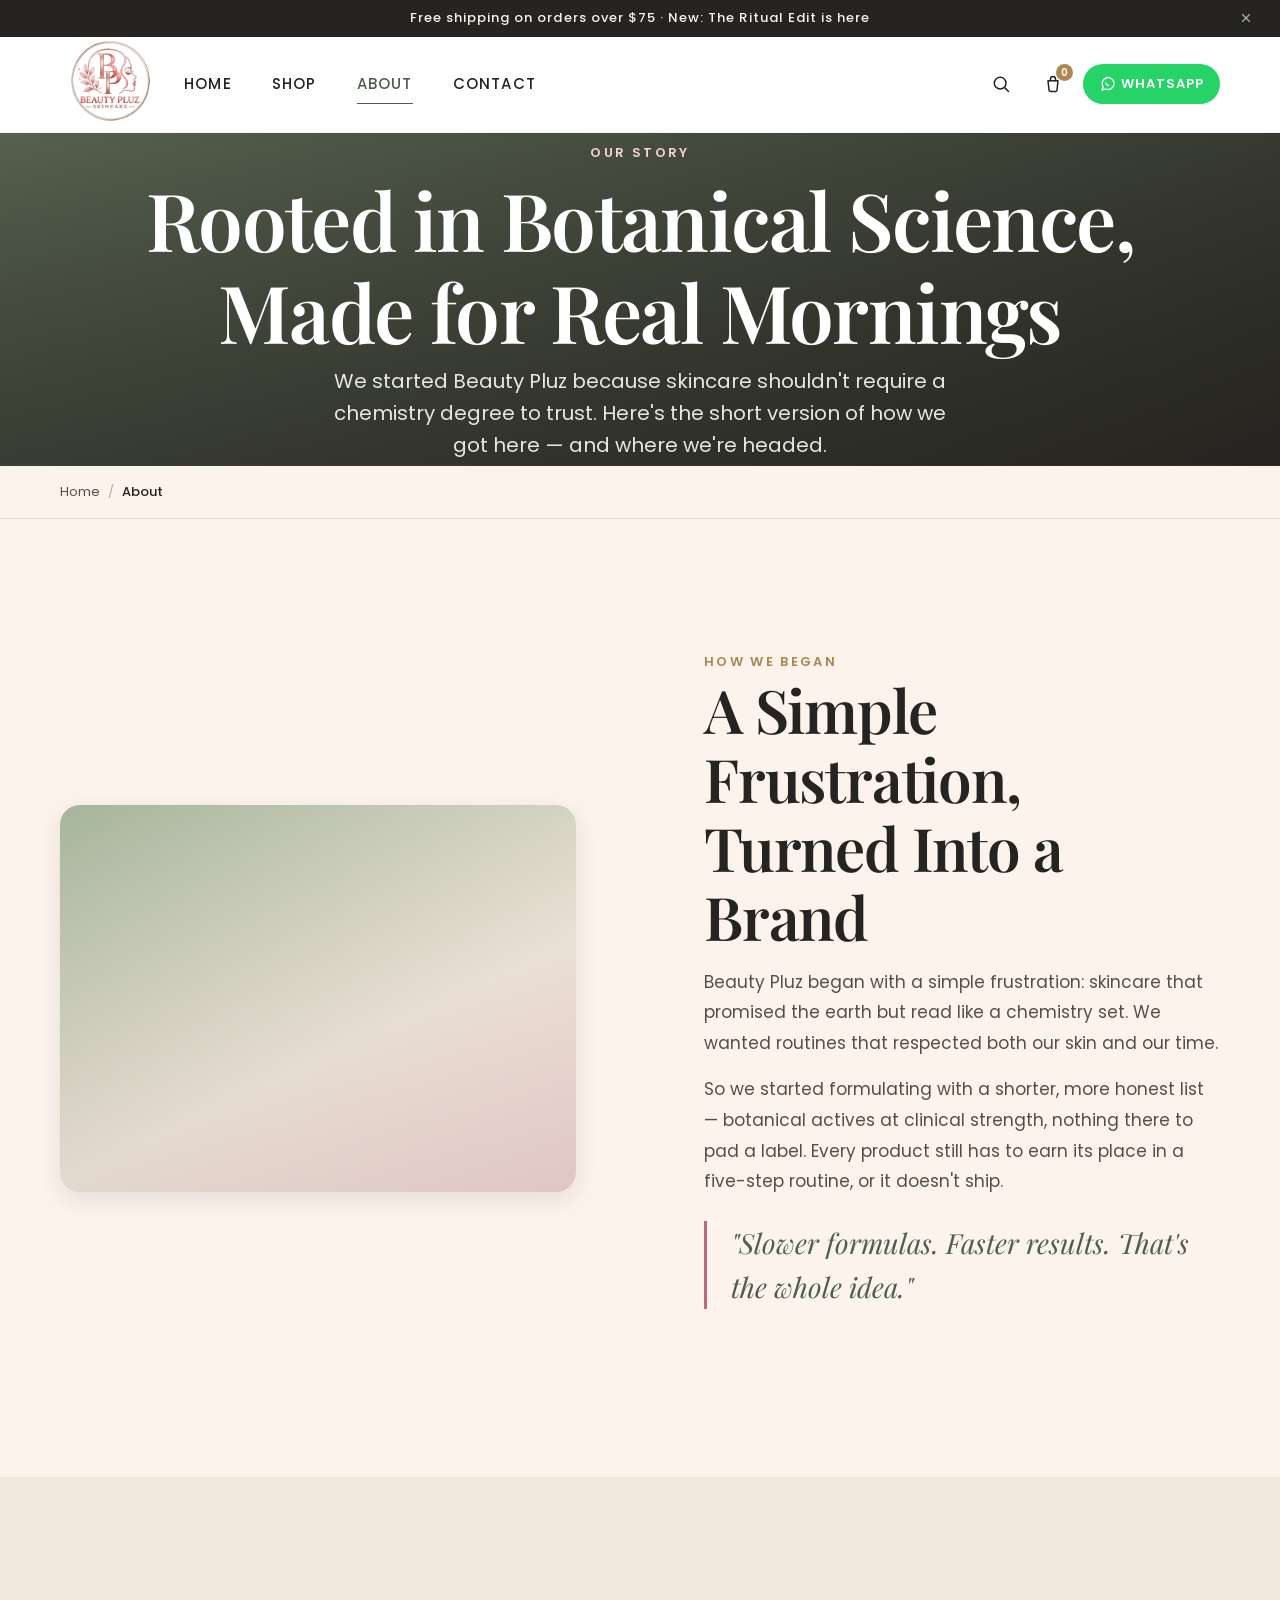
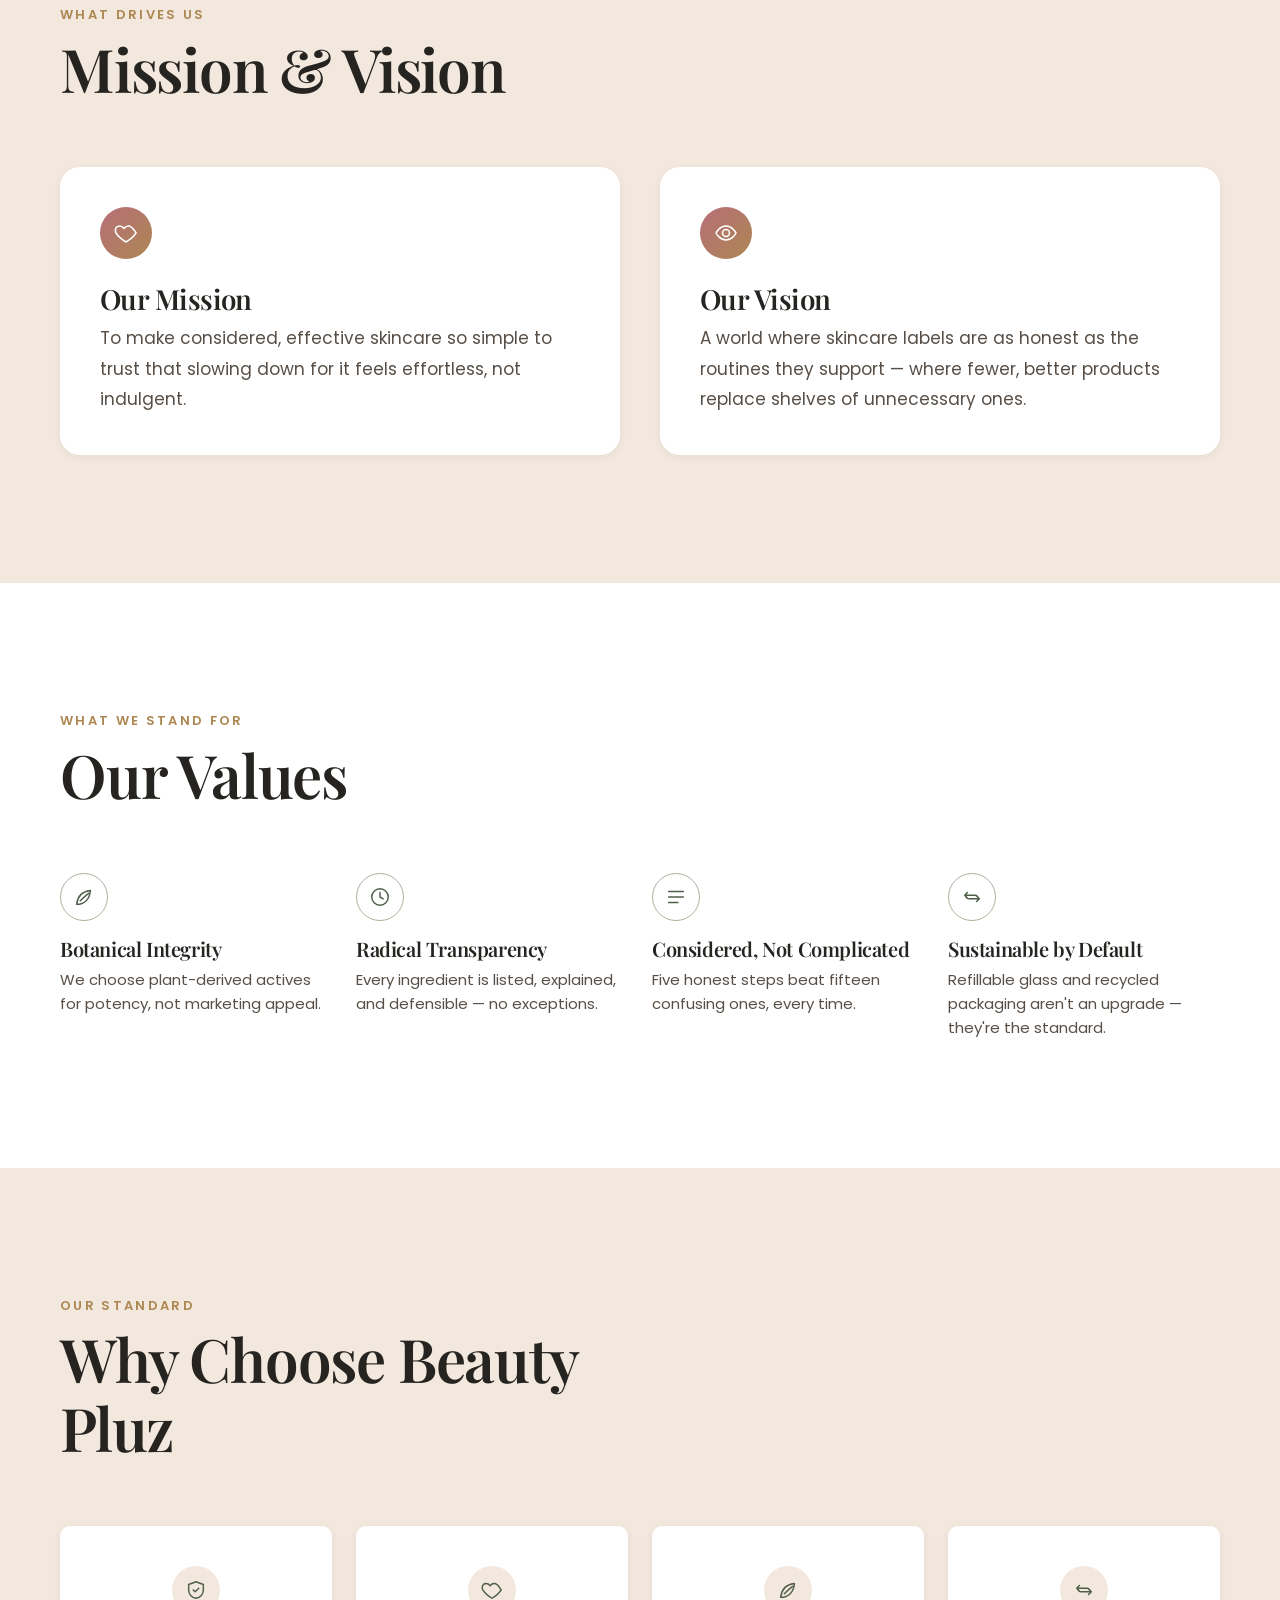
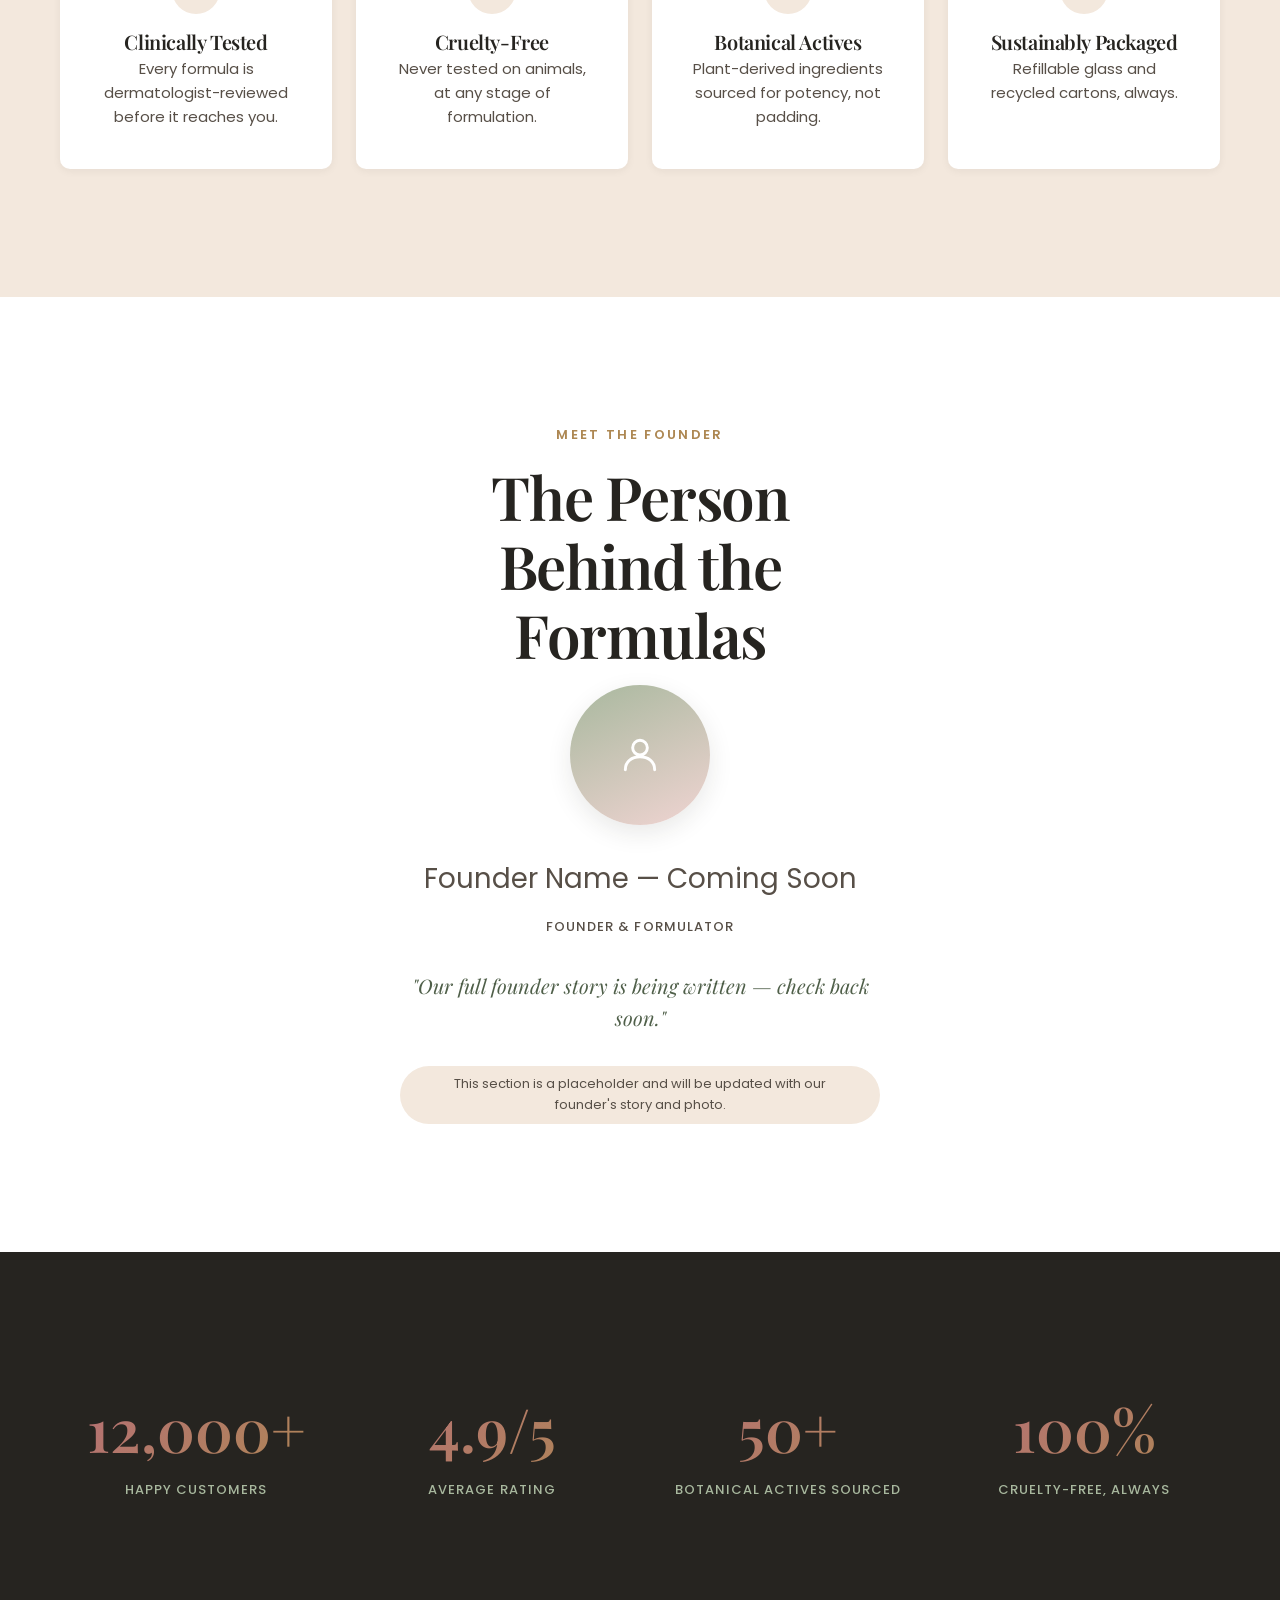
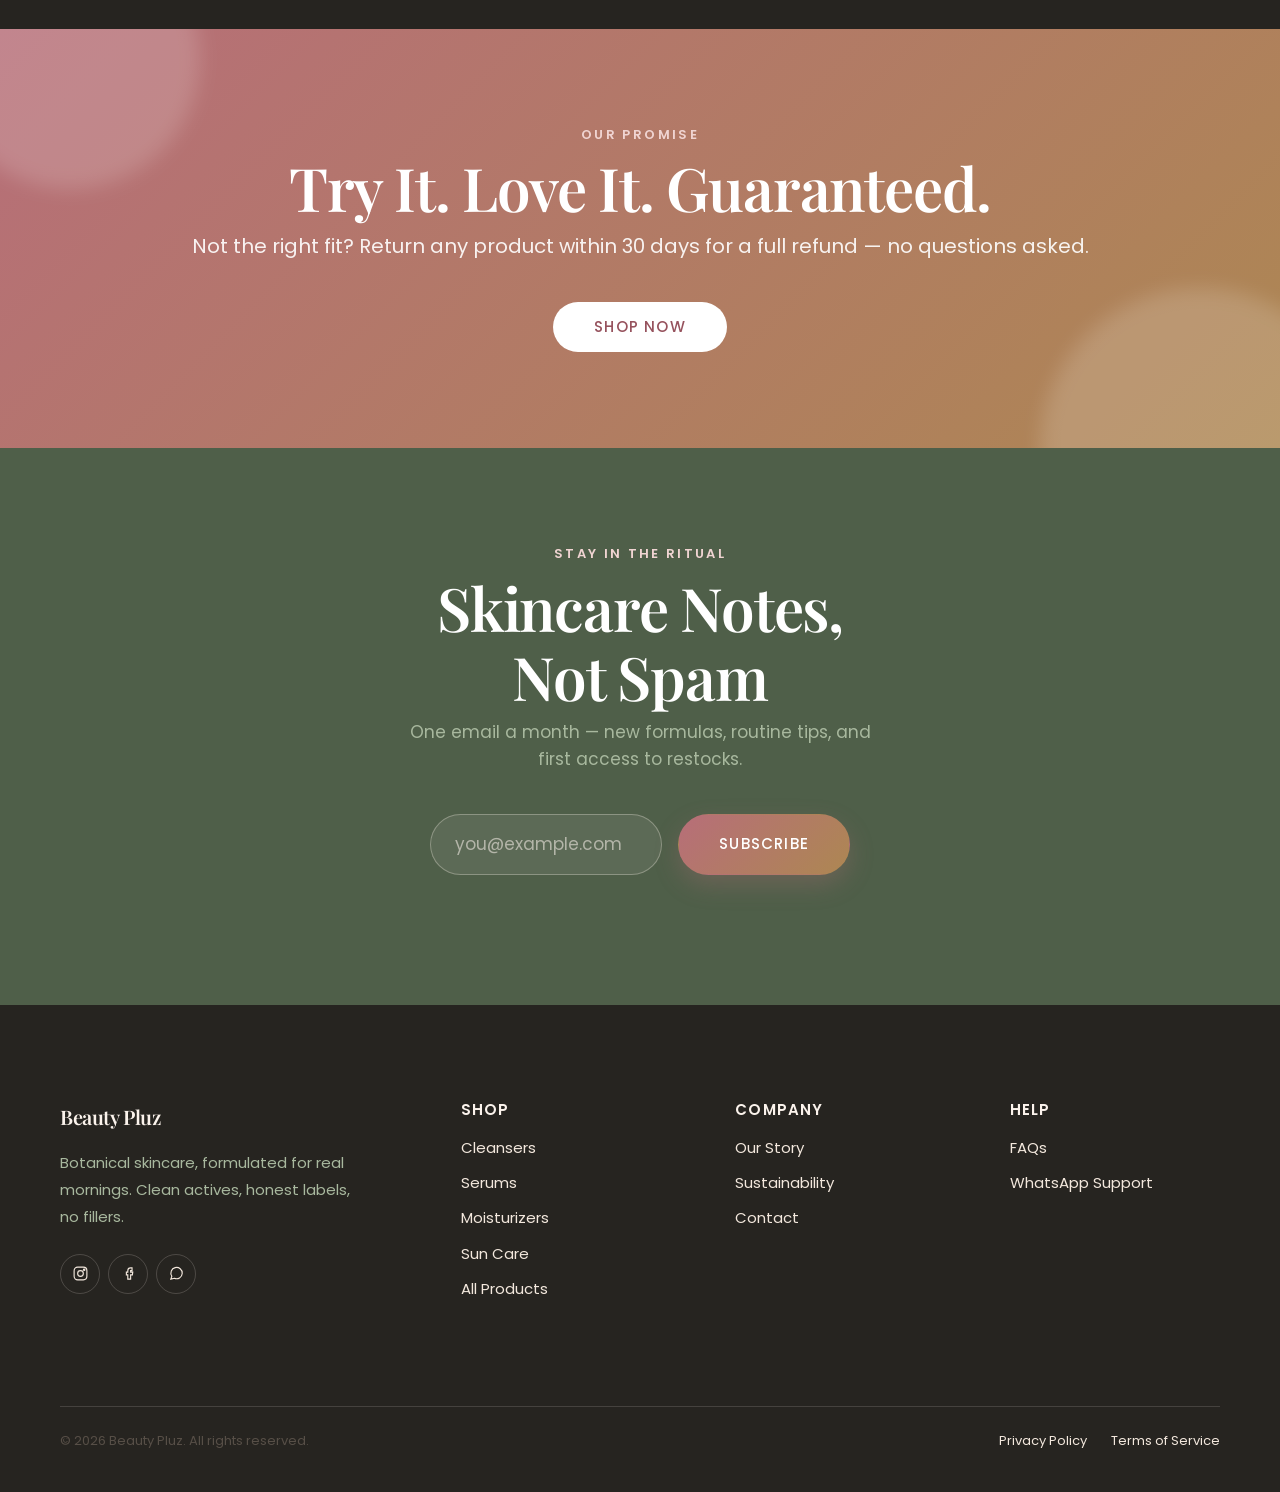
==== about.html @ 76fc4433 "first commit" ====
<!DOCTYPE html>
<html lang="en">
<head>
  <meta charset="UTF-8" />
  <meta name="viewport" content="width=device-width, initial-scale=1.0" />
  <title>About — Beauty Pluz</title>
  <meta name="description" content="Learn about Beauty Pluz — our story, our formulas, and our approach to considered, effective skincare." />

  <link rel="preconnect" href="https://fonts.googleapis.com" />
  <link rel="preconnect" href="https://fonts.gstatic.com" crossorigin />
  <link href="https://fonts.googleapis.com/css2?family=Playfair+Display:wght@400;500;600;700&family=Poppins:wght@300;400;500;600;700&display=swap" rel="stylesheet" />

  <link rel="stylesheet" href="css/style.css?v=20260713" />
  <link rel="stylesheet" href="css/responsive.css?v=20260713" />
  <link rel="stylesheet" href="css/animations.css?v=20260713" />
</head>
<body>

  <a class="skip-link" href="#main-content">Skip to content</a>

  <div class="announcement-bar" id="announcement-bar">
    <div class="container announcement-bar__inner">
      <p class="announcement-bar__text">Free shipping on orders over $75 · New: The Ritual Edit is here</p>
      <button type="button" class="announcement-bar__close" aria-label="Dismiss announcement">
        <svg viewBox="0 0 24 24" fill="none" stroke="currentColor" stroke-width="2" stroke-linecap="round" stroke-linejoin="round" aria-hidden="true">
          <line x1="18" y1="6" x2="6" y2="18"></line>
          <line x1="6" y1="6" x2="18" y2="18"></line>
        </svg>
      </button>
    </div>
  </div>

  <header class="site-header">
    <div class="container">
      <img src="images/logo/logo.webp" alt="logo" width="100">

      <nav class="nav-primary" id="primary-nav" aria-label="Primary">
        <ul>
          <li><a href="index.html">Home</a></li>
          <li><a href="shop.html">Shop</a></li>
          <li><a href="about.html" aria-current="page">About</a></li>
          <li><a href="contact.html">Contact</a></li>
        </ul>
      </nav>

      <div class="nav-actions">
        <button class="icon-btn" type="button" id="search-toggle" aria-label="Open search" aria-expanded="false" aria-controls="search-panel">
          <svg viewBox="0 0 24 24" fill="none" stroke="currentColor" stroke-width="1.8" stroke-linecap="round" stroke-linejoin="round" aria-hidden="true">
            <circle cx="11" cy="11" r="7"></circle>
            <line x1="21" y1="21" x2="16.65" y2="16.65"></line>
          </svg>
        </button>

        <a href="cart.html" class="icon-btn cart-btn" aria-label="View cart">
          <svg viewBox="0 0 24 24" fill="none" stroke="currentColor" stroke-width="1.8" stroke-linecap="round" stroke-linejoin="round" aria-hidden="true">
            <path d="M6 8h12l-1.2 11.2a2 2 0 0 1-2 1.8H9.2a2 2 0 0 1-2-1.8L6 8Z"></path>
            <path d="M9 8V6a3 3 0 0 1 6 0v2"></path>
          </svg>
          <span class="cart-badge" data-cart-count hidden>0</span>
        </a>

        <a class="btn-whatsapp" href="https://wa.me/10000000000" target="_blank" rel="noopener noreferrer" aria-label="Chat with us on WhatsApp">
          <svg viewBox="0 0 24 24" fill="none" stroke="currentColor" stroke-width="1.8" stroke-linecap="round" stroke-linejoin="round" aria-hidden="true">
            <path d="M4 20l1.4-4.2A8 8 0 1 1 9 18.8L4 20Z"></path>
            <path d="M9 10.5c.4 1.6 2 3.2 3.6 3.6"></path>
          </svg>
          <span class="btn-whatsapp__label">WhatsApp</span>
        </a>

        <button class="nav-toggle" id="nav-toggle" type="button" aria-label="Open menu" aria-expanded="false" aria-controls="primary-nav">
          <span class="nav-toggle-bar"></span>
          <span class="nav-toggle-bar"></span>
          <span class="nav-toggle-bar"></span>
        </button>
      </div>

    </div>

    <div class="search-panel" id="search-panel">
      <form class="search-panel__form" action="shop.html" method="get" role="search">
        <label for="search-input" class="visually-hidden">Search products</label>
        <input type="search" id="search-input" name="q" placeholder="Search cleansers, serums, moisturizers…" autocomplete="off" />
        <button type="submit" class="icon-btn" aria-label="Submit search">
          <svg viewBox="0 0 24 24" fill="none" stroke="currentColor" stroke-width="1.8" stroke-linecap="round" stroke-linejoin="round" aria-hidden="true">
            <line x1="5" y1="12" x2="19" y2="12"></line>
            <polyline points="12 5 19 12 12 19"></polyline>
          </svg>
        </button>
      </form>
    </div>
  </header>

  <div class="nav-overlay"></div>

  <main id="main-content">

    <!-- ================= ABOUT HERO ================= -->
    <section class="shop-hero" aria-label="About introduction">
      <div class="shop-hero__media" role="img" aria-label="Beauty Pluz botanical ingredients laid out on a light surface"></div>
      <div class="container shop-hero__inner">
        <span class="eyebrow">Our Story</span>
        <h1>Rooted in Botanical Science, Made for Real Mornings</h1>
        <p>We started Beauty Pluz because skincare shouldn't require a chemistry degree to trust. Here's the short version of how we got here — and where we're headed.</p>
      </div>
    </section>

    <!-- ================= BREADCRUMB ================= -->
    <nav class="breadcrumb" aria-label="Breadcrumb">
      <div class="container">
        <ol>
          <li><a href="index.html">Home</a></li>
          <li aria-current="page">About</li>
        </ol>
      </div>
    </nav>

    <!-- ================= OUR STORY ================= -->
    <section class="section about-preview" aria-labelledby="our-story-heading">
      <div class="container about-preview__inner">
        <div class="about-preview__media reveal">
          <div class="about-preview__image" role="img" aria-label="Founder hand-blending a Beauty Pluz botanical formula">
            <div class="zoom-layer" aria-hidden="true"></div>
          </div>
        </div>
        <div class="about-preview__content reveal">
          <span class="eyebrow">How We Began</span>
          <h2 id="our-story-heading">A Simple Frustration, Turned Into a Brand</h2>
          <p>
            Beauty Pluz began with a simple frustration: skincare that promised the earth but
            read like a chemistry set. We wanted routines that respected both our skin and our time.
          </p>
          <p>
            So we started formulating with a shorter, more honest list — botanical actives at
            clinical strength, nothing there to pad a label. Every product still has to earn its
            place in a five-step routine, or it doesn't ship.
          </p>
          <blockquote class="about-preview__quote">"Slower formulas. Faster results. That's the whole idea."</blockquote>
        </div>
      </div>
    </section>

    <!-- ================= MISSION & VISION ================= -->
    <section class="section section--band" aria-labelledby="mission-vision-heading">
      <div class="container">
        <div class="section-head reveal">
          <span class="eyebrow">What Drives Us</span>
          <h2 id="mission-vision-heading">Mission &amp; Vision</h2>
        </div>

        <div class="mission-vision__grid reveal-stagger">
          <div class="mission-vision__item">
            <span class="mission-vision__icon" aria-hidden="true">
              <svg viewBox="0 0 24 24" fill="none" stroke="currentColor" stroke-width="1.6" stroke-linecap="round" stroke-linejoin="round">
                <path d="M12 21s-7.5-4.7-10-9.2C.4 8.4 2 5 5.5 5c2 0 3.4 1 4.5 2.4C11.1 6 12.5 5 14.5 5 18 5 19.6 8.4 22 11.8 19.5 16.3 12 21 12 21Z"></path>
              </svg>
            </span>
            <h3>Our Mission</h3>
            <p>To make considered, effective skincare so simple to trust that slowing down for it feels effortless, not indulgent.</p>
          </div>

          <div class="mission-vision__item">
            <span class="mission-vision__icon" aria-hidden="true">
              <svg viewBox="0 0 24 24" fill="none" stroke="currentColor" stroke-width="1.6" stroke-linecap="round" stroke-linejoin="round">
                <circle cx="12" cy="12" r="3.5"></circle>
                <path d="M2 12s3.5-7 10-7 10 7 10 7-3.5 7-10 7-10-7-10-7Z"></path>
              </svg>
            </span>
            <h3>Our Vision</h3>
            <p>A world where skincare labels are as honest as the routines they support — where fewer, better products replace shelves of unnecessary ones.</p>
          </div>
        </div>
      </div>
    </section>

    <!-- ================= OUR VALUES ================= -->
    <section class="section section--surface" aria-labelledby="values-heading">
      <div class="container">
        <div class="section-head reveal">
          <span class="eyebrow">What We Stand For</span>
          <h2 id="values-heading">Our Values</h2>
        </div>

        <div class="why-choose__grid reveal-stagger">
          <div class="why-choose__item">
            <span class="why-choose__icon" aria-hidden="true">
              <svg viewBox="0 0 24 24" fill="none" stroke="currentColor" stroke-width="1.6" stroke-linecap="round" stroke-linejoin="round">
                <path d="M4 20c8 0 14-5 15-15C10 6 5 11 4 20Z"></path>
                <path d="M8 16c2.5-2.5 5-5 9-8"></path>
              </svg>
            </span>
            <h3>Botanical Integrity</h3>
            <p>We choose plant-derived actives for potency, not marketing appeal.</p>
          </div>

          <div class="why-choose__item">
            <span class="why-choose__icon" aria-hidden="true">
              <svg viewBox="0 0 24 24" fill="none" stroke="currentColor" stroke-width="1.6" stroke-linecap="round" stroke-linejoin="round">
                <circle cx="12" cy="12" r="9"></circle>
                <path d="M12 7v5l3.5 2"></path>
              </svg>
            </span>
            <h3>Radical Transparency</h3>
            <p>Every ingredient is listed, explained, and defensible — no exceptions.</p>
          </div>

          <div class="why-choose__item">
            <span class="why-choose__icon" aria-hidden="true">
              <svg viewBox="0 0 24 24" fill="none" stroke="currentColor" stroke-width="1.6" stroke-linecap="round" stroke-linejoin="round">
                <path d="M4 6h16M4 12h16M4 18h10"></path>
              </svg>
            </span>
            <h3>Considered, Not Complicated</h3>
            <p>Five honest steps beat fifteen confusing ones, every time.</p>
          </div>

          <div class="why-choose__item">
            <span class="why-choose__icon" aria-hidden="true">
              <svg viewBox="0 0 24 24" fill="none" stroke="currentColor" stroke-width="1.6" stroke-linecap="round" stroke-linejoin="round">
                <path d="M7 7 4 10l3 3M17 17l3-3-3-3M4 10h11a4 4 0 0 1 4 4v1M20 14H9a4 4 0 0 1-4-4v-1"></path>
              </svg>
            </span>
            <h3>Sustainable by Default</h3>
            <p>Refillable glass and recycled packaging aren't an upgrade — they're the standard.</p>
          </div>
        </div>
      </div>
    </section>

    <!-- ================= WHY CHOOSE BEAUTY PLUZ ================= -->
    <section class="section section--band" aria-labelledby="why-choose-about-heading">
      <div class="container">
        <div class="section-head reveal">
          <span class="eyebrow">Our Standard</span>
          <h2 id="why-choose-about-heading">Why Choose Beauty Pluz</h2>
        </div>

        <div class="feature-grid reveal-stagger">
          <div class="feature-card card">
            <span class="feature-card__icon" aria-hidden="true">
              <svg viewBox="0 0 24 24" fill="none" stroke="currentColor" stroke-width="1.6" stroke-linecap="round" stroke-linejoin="round">
                <path d="M12 3 4 6v6c0 4.6 3.2 8.4 8 9 4.8-.6 8-4.4 8-9V6l-8-3Z"></path>
                <path d="m9 12 2 2 4-4"></path>
              </svg>
            </span>
            <h3>Clinically Tested</h3>
            <p>Every formula is dermatologist-reviewed before it reaches you.</p>
          </div>

          <div class="feature-card card">
            <span class="feature-card__icon" aria-hidden="true">
              <svg viewBox="0 0 24 24" fill="none" stroke="currentColor" stroke-width="1.6" stroke-linecap="round" stroke-linejoin="round">
                <path d="M12 21s-7.5-4.7-10-9.2C.4 8.4 2 5 5.5 5c2 0 3.4 1 4.5 2.4C11.1 6 12.5 5 14.5 5 18 5 19.6 8.4 22 11.8 19.5 16.3 12 21 12 21Z"></path>
              </svg>
            </span>
            <h3>Cruelty-Free</h3>
            <p>Never tested on animals, at any stage of formulation.</p>
          </div>

          <div class="feature-card card">
            <span class="feature-card__icon" aria-hidden="true">
              <svg viewBox="0 0 24 24" fill="none" stroke="currentColor" stroke-width="1.6" stroke-linecap="round" stroke-linejoin="round">
                <path d="M4 20c8 0 14-5 15-15C10 6 5 11 4 20Z"></path>
                <path d="M8 16c2.5-2.5 5-5 9-8"></path>
              </svg>
            </span>
            <h3>Botanical Actives</h3>
            <p>Plant-derived ingredients sourced for potency, not padding.</p>
          </div>

          <div class="feature-card card">
            <span class="feature-card__icon" aria-hidden="true">
              <svg viewBox="0 0 24 24" fill="none" stroke="currentColor" stroke-width="1.6" stroke-linecap="round" stroke-linejoin="round">
                <path d="M7 7 4 10l3 3M17 17l3-3-3-3M4 10h11a4 4 0 0 1 4 4v1M20 14H9a4 4 0 0 1-4-4v-1"></path>
              </svg>
            </span>
            <h3>Sustainably Packaged</h3>
            <p>Refillable glass and recycled cartons, always.</p>
          </div>
        </div>
      </div>
    </section>

    <!-- ================= MEET THE FOUNDER (PLACEHOLDER) ================= -->
    <section class="section section--surface founder-section" aria-labelledby="founder-heading">
      <div class="container founder-section__inner reveal">
        <span class="eyebrow">Meet the Founder</span>
        <h2 id="founder-heading">The Person Behind the Formulas</h2>

        <span class="founder-placeholder__photo" aria-hidden="true">
          <svg viewBox="0 0 24 24" fill="none" stroke="currentColor" stroke-width="1.6" stroke-linecap="round" stroke-linejoin="round">
            <circle cx="12" cy="8" r="4"></circle>
            <path d="M4 20c0-4.4 3.6-7 8-7s8 2.6 8 7"></path>
          </svg>
        </span>

        <p class="founder-placeholder__name">Founder Name — Coming Soon</p>
        <p class="founder-placeholder__role">Founder &amp; Formulator</p>
        <blockquote class="founder-placeholder__quote">"Our full founder story is being written — check back soon."</blockquote>
        <p class="founder-placeholder__note">This section is a placeholder and will be updated with our founder's story and photo.</p>
      </div>
    </section>

    <!-- ================= BRAND STATISTICS ================= -->
    <section class="section stats-band" aria-label="Beauty Pluz by the numbers">
      <div class="container">
        <div class="stats-grid reveal-stagger">
          <div>
            <span class="stats-grid__number">12,000+</span>
            <span class="stats-grid__label">Happy Customers</span>
          </div>
          <div>
            <span class="stats-grid__number">4.9/5</span>
            <span class="stats-grid__label">Average Rating</span>
          </div>
          <div>
            <span class="stats-grid__number">50+</span>
            <span class="stats-grid__label">Botanical Actives Sourced</span>
          </div>
          <div>
            <span class="stats-grid__number">100%</span>
            <span class="stats-grid__label">Cruelty-Free, Always</span>
          </div>
        </div>
      </div>
    </section>

    <!-- ================= CUSTOMER PROMISE BANNER ================= -->
    <section class="promo-banner" aria-labelledby="promise-heading">
      <div class="promo-banner__shape promo-banner__shape--one" aria-hidden="true"></div>
      <div class="promo-banner__shape promo-banner__shape--two" aria-hidden="true"></div>
      <div class="container promo-banner__inner reveal">
        <span class="eyebrow eyebrow--on-dark">Our Promise</span>
        <h2 id="promise-heading">Try It. Love It. Guaranteed.</h2>
        <p>Not the right fit? Return any product within 30 days for a full refund — no questions asked.</p>
        <div class="promo-banner__actions">
          <a href="shop.html" class="btn btn--light">Shop Now</a>
        </div>
      </div>
    </section>

    <!-- ================= NEWSLETTER ================= -->
    <section class="newsletter" aria-labelledby="newsletter-heading">
      <div class="container newsletter__inner reveal">
        <span class="eyebrow eyebrow--on-dark">Stay In The Ritual</span>
        <h2 id="newsletter-heading">Skincare Notes, Not Spam</h2>
        <p>One email a month — new formulas, routine tips, and first access to restocks.</p>

        <form class="newsletter__form" id="newsletter-form" novalidate>
          <label for="newsletter-email" class="visually-hidden">Email address</label>
          <input type="email" id="newsletter-email" name="email" placeholder="you@example.com" required autocomplete="email" />
          <button type="submit" class="btn btn--rose">Subscribe</button>
        </form>
        <p class="newsletter__status" id="newsletter-status" role="status" aria-live="polite"></p>
      </div>
    </section>

  </main>

  <footer class="site-footer">
    <div class="container footer-grid reveal">
  
      <div class="footer-brand">
        <p class="logo footer-brand__logo">Beauty Pluz</p>
        <p class="footer-brand__text">Botanical skincare, formulated for real mornings. Clean actives, honest labels, no
          fillers.</p>
        <div class="footer-social">
          <a href="https://instagram.com/beautypluz" target="_blank" rel="noopener noreferrer"
            aria-label="Beauty Pluz on Instagram" class="footer-social__link">
            <svg viewBox="0 0 24 24" fill="none" stroke="currentColor" stroke-width="1.6">
              <rect x="3" y="3" width="18" height="18" rx="5"></rect>
              <circle cx="12" cy="12" r="4"></circle>
              <circle cx="17.2" cy="6.8" r="1"></circle>
            </svg>
          </a>
          <a href="https://facebook.com/beautypluz" target="_blank" rel="noopener noreferrer"
            aria-label="Beauty Pluz on Facebook" class="footer-social__link">
            <svg viewBox="0 0 24 24" fill="none" stroke="currentColor" stroke-width="1.6">
              <path d="M15 8h2V4h-2a4 4 0 0 0-4 4v2H9v4h2v6h4v-6h2.5l.5-4H15V8Z"></path>
            </svg>
          </a>
          <a href="https://wa.me/10000000000" target="_blank" rel="noopener noreferrer"
            aria-label="Beauty Pluz on WhatsApp" class="footer-social__link">
            <svg viewBox="0 0 24 24" fill="none" stroke="currentColor" stroke-width="1.6">
              <path d="M4 20l1.4-4.2A8 8 0 1 1 9 18.8L4 20Z"></path>
            </svg>
          </a>
        </div>
      </div>
  
      <nav class="footer-links" aria-label="Shop">
        <h3>Shop</h3>
        <ul>
          <li><a href="shop.html?category=cleanser">Cleansers</a></li>
          <li><a href="shop.html?category=serum">Serums</a></li>
          <li><a href="shop.html?category=moisturizer">Moisturizers</a></li>
          <li><a href="shop.html?category=spf">Sun Care</a></li>
          <li><a href="shop.html">All Products</a></li>
        </ul>
      </nav>
  
      <nav class="footer-links" aria-label="Company">
        <h3>Company</h3>
        <ul>
          <li><a href="about.html">Our Story</a></li>
          <!-- <li><a href="about.html#ingredients">Ingredients</a></li> -->
          <li><a href="about.html#sustainability">Sustainability</a></li>
          <li><a href="contact.html">Contact</a></li>
        </ul>
      </nav>
  
      <nav class="footer-links" aria-label="Help">
        <h3>Help</h3>
        <ul>
          <li><a href="contact.html">FAQs</a></li>
          <!-- <li><a href="contact.html">Shipping &amp; Returns</a></li>
            <li><a href="cart.html">Track Order</a></li> -->
          <li><a href="https://wa.me/10000000000" target="_blank" rel="noopener noreferrer">WhatsApp Support</a></li>
        </ul>
      </nav>
  
      <div class="footer-bottom">
        <p>&copy; <span data-current-year></span> Beauty Pluz. All rights reserved.</p>
        <ul class="footer-legal">
          <li><a href="#">Privacy Policy</a></li>
          <li><a href="#">Terms of Service</a></li>
        </ul>
      </div>
    </div>
  </footer>

  <button type="button" id="back-to-top" class="back-to-top" aria-label="Back to top">
    <svg viewBox="0 0 24 24" fill="none" stroke="currentColor" stroke-width="2" stroke-linecap="round" stroke-linejoin="round" aria-hidden="true">
      <line x1="12" y1="19" x2="12" y2="5"></line>
      <polyline points="5 12 12 5 19 12"></polyline>
    </svg>
  </button>

  <script src="js/main.js?v=20260713" defer></script>
  <script src="js/menu.js?v=20260713" defer></script>
  <script src="js/cart.js?v=20260713" defer></script>
  <script src="js/products.js?v=20260713" defer></script>
</body>
</html>
---- css/style.css ----
/* =========================================================
   BEAUTY PLUZ — CORE STYLESHEET
   Design language: quiet botanical luxury.
   Warm ivory canvas, deep sage as the brand color,
   dusty blush + antique gold as accents, soft pill geometry.
   ========================================================= */

/* -----------------------------
   1. DESIGN TOKENS
------------------------------ */
:root {
  /* Color: brand */
  --clr-ivory: #fbf3ec;         /* base background */
  --clr-ivory-deep: #f3e8dd;    /* secondary surface / section band */
  --clr-white: #ffffff;

  --clr-sage: #6f8267;          /* primary brand color */
  --clr-sage-dark: #4f5f49;     /* headings on light, hover state */
  --clr-sage-light: #a8b89e;    /* soft accents, borders */

  --clr-blush: #e3b9ac;         /* secondary accent */
  --clr-blush-dark: #c98f7d;

  --clr-gold: #ad8752;          /* premium accent — dividers, tags, prices */
  --clr-gold-light: #e4cfa4;

  --clr-rose-gold: #b76e79;     /* hero accent — sparing luxury highlight */
  --clr-rose-gold-dark: #96525d;
  --clr-rose-gold-light: #f0d4d2;
  --gradient-rose-gold: linear-gradient(135deg, var(--clr-rose-gold) 0%, var(--clr-gold) 100%);

  --clr-ink: #262420;           /* primary text, near-black warm charcoal */
  --clr-ink-soft: #574f47;      /* secondary text */
  --clr-line: #e6dccf;          /* hairline borders on ivory */

  /* Color: semantic */
  --clr-success: #6f8267;
  --clr-error: #b3564a;
  --clr-bg: var(--clr-ivory);
  --clr-surface: var(--clr-white);
  --clr-text: var(--clr-ink);
  --clr-text-muted: var(--clr-ink-soft);
  --clr-border: var(--clr-line);
  --clr-accent: var(--clr-sage);

  /* Typography */
  --font-display: "Playfair Display", "Times New Roman", serif;
  --font-body: "Poppins", -apple-system, BlinkMacSystemFont, sans-serif;

  --fs-xs: clamp(0.75rem, 0.72rem + 0.15vw, 0.8125rem);
  --fs-sm: clamp(0.875rem, 0.84rem + 0.18vw, 0.9375rem);
  --fs-base: clamp(1rem, 0.96rem + 0.2vw, 1.0625rem);
  --fs-md: clamp(1.125rem, 1.06rem + 0.3vw, 1.25rem);
  --fs-lg: clamp(1.375rem, 1.25rem + 0.6vw, 1.75rem);
  --fs-xl: clamp(1.875rem, 1.6rem + 1.4vw, 2.5rem);
  --fs-2xl: clamp(2.5rem, 2rem + 2.5vw, 3.75rem);
  --fs-3xl: clamp(3rem, 2.3rem + 3.5vw, 5rem);

  --lh-tight: 1.15;
  --lh-snug: 1.35;
  --lh-normal: 1.6;
  --lh-relaxed: 1.8;

  --ls-tight: -0.02em;
  --ls-wide: 0.08em;
  --ls-wider: 0.18em;

  --fw-light: 300;
  --fw-regular: 400;
  --fw-medium: 500;
  --fw-semibold: 600;
  --fw-bold: 700;

  /* Spacing scale (8px rhythm, generous at the top end for a premium feel) */
  --space-3xs: 0.25rem;   /* 4px */
  --space-2xs: 0.5rem;    /* 8px */
  --space-xs: 0.75rem;    /* 12px */
  --space-sm: 1rem;       /* 16px */
  --space-md: 1.5rem;     /* 24px */
  --space-lg: 2.5rem;     /* 40px */
  --space-xl: 4rem;       /* 64px */
  --space-2xl: 6rem;      /* 96px */
  --space-3xl: 8rem;      /* 128px */

  /* Radius */
  --radius-sm: 4px;
  --radius-md: 10px;
  --radius-lg: 20px;
  --radius-pill: 999px;

  /* Shadow — warm-tinted, never pure black */
  --shadow-sm: 0 2px 8px rgba(38, 36, 32, 0.06);
  --shadow-md: 0 8px 24px rgba(38, 36, 32, 0.1);
  --shadow-lg: 0 20px 48px rgba(38, 36, 32, 0.14);
  --shadow-inset: inset 0 0 0 1px rgba(38, 36, 32, 0.08);

  /* Layout */
  --container-max: 1240px;
  --container-narrow: 780px;
  --header-height: 88px;

  /* Motion (see animations.css for keyframes) */
  --ease-out: cubic-bezier(0.16, 1, 0.3, 1);
  --ease-in-out: cubic-bezier(0.65, 0, 0.35, 1);
  --duration-fast: 180ms;
  --duration-base: 320ms;
  --duration-slow: 600ms;

  /* Z-index scale */
  --z-header: 100;
  --z-overlay: 200;
  --z-modal: 300;
  --z-toast: 400;
}

/* -----------------------------
   2. RESET
------------------------------ */
*,
*::before,
*::after {
  box-sizing: border-box;
  margin: 0;
  padding: 0;
}

html {
  scroll-behavior: smooth;
  scroll-padding-top: var(--header-height);
  overflow-x: hidden;
  -webkit-text-size-adjust: 100%;
}

body {
  font-family: var(--font-body);
  font-size: var(--fs-base);
  font-weight: var(--fw-regular);
  line-height: var(--lh-normal);
  color: var(--clr-text);
  background-color: var(--clr-bg);
  min-height: 100vh;
  -webkit-font-smoothing: antialiased;
  text-rendering: optimizeLegibility;
}

img,
picture,
svg,
video {
  display: block;
  max-width: 100%;
}

ul,
ol {
  list-style: none;
}

a {
  color: inherit;
  text-decoration: none;
}

button,
input,
textarea,
select {
  font: inherit;
  color: inherit;
}

button {
  cursor: pointer;
  background: none;
  border: none;
}

table {
  border-collapse: collapse;
}

/* Respect reduced motion at the reset level too */
@media (prefers-reduced-motion: reduce) {
  html {
    scroll-behavior: auto;
  }
  *,
  *::before,
  *::after {
    animation-duration: 0.01ms !important;
    animation-iteration-count: 1 !important;
    transition-duration: 0.01ms !important;
    scroll-behavior: auto !important;
  }
}

/* Visible keyboard focus, always */
:focus-visible {
  outline: 2px solid var(--clr-sage);
  outline-offset: 3px;
  border-radius: var(--radius-sm);
}

/* -----------------------------
   3. TYPOGRAPHY
------------------------------ */
h1,
h2,
h3,
h4 {
  font-family: var(--font-display);
  font-weight: var(--fw-semibold);
  line-height: var(--lh-tight);
  letter-spacing: var(--ls-tight);
  color: var(--clr-ink);
}

h1 {
  font-size: var(--fs-3xl);
}

h2 {
  font-size: var(--fs-2xl);
}

h3 {
  font-size: var(--fs-xl);
}

h4 {
  font-size: var(--fs-lg);
  font-weight: var(--fw-medium);
}

p {
  color: var(--clr-text-muted);
}

.eyebrow {
  display: inline-block;
  font-family: var(--font-body);
  font-size: var(--fs-xs);
  font-weight: var(--fw-semibold);
  letter-spacing: var(--ls-wider);
  text-transform: uppercase;
  color: var(--clr-gold);
}

.text-serif {
  font-family: var(--font-display);
}

.text-muted {
  color: var(--clr-text-muted);
}

.text-center {
  text-align: center;
}

/* -----------------------------
   4. LAYOUT PRIMITIVES
------------------------------ */
.container {
  width: 100%;
  max-width: var(--container-max);
  margin-inline: auto;
  padding-inline: var(--space-md);
}

.container--narrow {
  max-width: var(--container-narrow);
}

.section {
  padding-block: var(--space-2xl);
}

.section--tight {
  padding-block: var(--space-xl);
}

.section--surface {
  background-color: var(--clr-surface);
}

.section--band {
  background-color: var(--clr-ivory-deep);
}

.stack {
  display: flex;
  flex-direction: column;
}

.cluster {
  display: flex;
  flex-wrap: wrap;
  align-items: center;
}

.grid {
  display: grid;
  gap: var(--space-md);
}

.visually-hidden {
  position: absolute;
  width: 1px;
  height: 1px;
  padding: 0;
  margin: -1px;
  overflow: hidden;
  clip: rect(0, 0, 0, 0);
  white-space: nowrap;
  border: 0;
}

.skip-link {
  position: absolute;
  top: -48px;
  left: var(--space-sm);
  z-index: var(--z-modal);
  background: var(--clr-ink);
  color: var(--clr-white);
  padding: var(--space-2xs) var(--space-sm);
  border-radius: var(--radius-sm);
  transition: top var(--duration-fast) var(--ease-out);
}

.skip-link:focus {
  top: var(--space-sm);
}

/* -----------------------------
   5. BUTTONS
------------------------------ */
.btn {
  display: inline-flex;
  align-items: center;
  justify-content: center;
  gap: var(--space-2xs);
  padding: var(--space-xs) var(--space-lg);
  border-radius: var(--radius-pill);
  font-family: var(--font-body);
  font-size: var(--fs-sm);
  font-weight: var(--fw-medium);
  letter-spacing: var(--ls-wide);
  text-transform: uppercase;
  border: 1px solid transparent;
  transition: background-color var(--duration-base) var(--ease-out),
    color var(--duration-base) var(--ease-out),
    border-color var(--duration-base) var(--ease-out),
    transform var(--duration-fast) var(--ease-out);
}

.btn:active {
  transform: scale(0.97);
}

.btn--primary {
  background-color: var(--clr-sage);
  color: var(--clr-white);
}

.btn--primary:hover {
  background-color: var(--clr-sage-dark);
}

.btn--secondary {
  background-color: transparent;
  border-color: var(--clr-ink);
  color: var(--clr-ink);
}

.btn--secondary:hover {
  background-color: var(--clr-ink);
  color: var(--clr-white);
}

.btn--gold {
  background-color: var(--clr-gold);
  color: var(--clr-white);
}

.btn--gold:hover {
  background-color: var(--clr-blush-dark);
}

.btn--ghost {
  background-color: transparent;
  color: var(--clr-ink);
  padding-inline: var(--space-2xs);
  text-transform: none;
  letter-spacing: normal;
}

.btn--ghost:hover {
  color: var(--clr-sage-dark);
}

/* -----------------------------
   6. CARDS
------------------------------ */
.card {
  background-color: var(--clr-surface);
  border-radius: var(--radius-md);
  box-shadow: var(--shadow-sm);
  overflow: hidden;
  transition: box-shadow var(--duration-base) var(--ease-out),
    transform var(--duration-base) var(--ease-out);
}

.card:hover {
  box-shadow: var(--shadow-md);
  transform: translateY(-4px);
}

/* -----------------------------
   7. HEADER / NAV — premium responsive navigation
------------------------------ */
.site-header {
  position: sticky;
  top: 0;
  z-index: var(--z-header);
  height: var(--header-height);
  display: flex;
  align-items: center;
  border-bottom: 1px solid transparent;
  box-shadow: 0 0 0 rgba(38, 36, 32, 0);
  transition: box-shadow var(--duration-base) var(--ease-out),
    border-color var(--duration-base) var(--ease-out);
}

/* The frosted-glass background lives on a pseudo-element rather than
   directly on .site-header. backdrop-filter (like transform/filter)
   makes the element it's applied to a containing block for any
   position:fixed descendant — since .nav-primary lives inside this
   header, having backdrop-filter directly on .site-header caused the
   drawer's fixed positioning to be resolved against the sticky
   header's box instead of the real viewport once scrolled. Moving it
   to ::before keeps the identical visual effect without trapping the
   drawer. */
.site-header::before {
  content: "";
  position: absolute;
  inset: 0;
  z-index: -1;
  /* background-color: rgba(251, 243, 236, 0.92); */
  background-color: var(--clr-white);
  backdrop-filter: blur(8px);
}

/* While the mobile drawer is open, the header is pinned with
   position:fixed instead of relying on position:sticky. Sticky
   positioning is computed from live scroll, but the scroll-lock
   technique (body { position:fixed; top:-scrollY }) collapses the
   document's scrollable height to zero — with nothing left to
   scroll, the sticky header falls back to its natural in-flow
   position, which (combined with the body's own -scrollY offset)
   renders it off-screen above the viewport. Fixed positioning
   here is anchored to the real viewport regardless of scroll
   state, so the header — and the close (X) button inside it —
   stays correctly placed no matter where the page was scrolled
   to when the menu was opened. */
.site-header.is-menu-open {
  position: fixed;
  top: 0;
  left: 0;
  right: 0;
}

/* Subtle shadow appears only once the page has scrolled (toggled in main.js) */
.site-header.is-scrolled {
  border-bottom-color: var(--clr-border);
  box-shadow: var(--shadow-sm);
}

.site-header .container {
  display: flex;
  align-items: center;
  justify-content: space-between;
  gap: var(--space-md);
  position: relative;
}

.logo {
  font-family: var(--font-display);
  font-size: var(--fs-md);
  font-weight: var(--fw-semibold);
  letter-spacing: var(--ls-tight);
  color: var(--clr-ink);
  flex-shrink: 0;
  transition: color var(--duration-base) var(--ease-out);
}

.logo:hover {
  color: var(--clr-sage-dark);
}

/* -----------------------------
   7.1 Primary nav links
   Mobile-first: this is the off-canvas drawer.
   Reset to an inline bar at the 1024px breakpoint (responsive.css).
------------------------------ */
.nav-primary {
  position: fixed;
  top: 0;
  right: 0;
  z-index: var(--z-modal);
  width: 95%;
  max-width: 380px;
  height: 100dvh;
  height: 100vh;
  background-color: var(--clr-white);
  box-shadow: var(--shadow-lg);
  transform: translateX(100%);
  visibility: hidden;
  pointer-events: none;
  transition: transform var(--duration-slow) var(--ease-out),
    visibility 0s linear var(--duration-slow);
  overflow-y: auto;
  display: block;
}

.nav-primary.is-open {
  transform: translateX(0);
  visibility: visible;
  pointer-events: auto;
  transition: transform var(--duration-slow) var(--ease-out),
    visibility 0s linear 0s;
}

.nav-primary ul {
  display: flex;
  flex-direction: column;
  padding: calc(var(--header-height) + var(--space-lg)) var(--space-lg) var(--space-lg);
  gap: var(--space-2xs);
}

.nav-primary li {
  border-bottom: 1px solid var(--clr-border);
}

.nav-primary a {
  display: block;
  padding: var(--space-sm) var(--space-2xs);
  font-size: var(--fs-md);
  font-weight: var(--fw-medium);
  letter-spacing: var(--ls-wide);
  text-transform: uppercase;
  color: var(--clr-ink);
  transition: color var(--duration-fast) var(--ease-out),
    padding-left var(--duration-fast) var(--ease-out);
}

.nav-primary a:hover,
.nav-primary a:focus-visible {
  color: var(--clr-sage-dark);
  padding-left: var(--space-sm);
}

.nav-primary a[aria-current="page"] {
  color: var(--clr-sage-dark);
}

/* Dark, semi-transparent overlay behind the drawer */
.nav-overlay {
  position: fixed;
  inset: 0;
  z-index: var(--z-overlay);
  background-color: rgba(38, 36, 32, 0.55);
  opacity: 0;
  pointer-events: none;
  transition: opacity var(--duration-slow) var(--ease-out);
}

.nav-overlay.is-open {
  opacity: 1;
  pointer-events: auto;
}

/* Prevents background scroll while the drawer is open. overflow:hidden
   alone is unreliable on iOS Safari (it doesn't stop touch/rubber-band
   scrolling), so this pins the body in place at its current scroll
   offset; js/menu.js supplies the dynamic `top` value (the negative of
   the saved scroll position) and restores it on close. */
body.no-scroll {
  position: fixed;
  top: 0;
  left: 0;
  right: 0;
  overflow: hidden;
  width: 100%;
}

/* -----------------------------
   7.2 Nav actions — search, cart, WhatsApp, hamburger
------------------------------ */
.nav-actions {
  display: flex;
  align-items: center;
  gap: var(--space-2xs);
  flex-shrink: 0;
  margin-left: auto;
}

.icon-btn {
  position: relative;
  display: inline-flex;
  align-items: center;
  justify-content: center;
  width: 44px;
  height: 44px;
  border-radius: 50%;
  color: var(--clr-ink);
  transition: background-color var(--duration-base) var(--ease-out),
    color var(--duration-base) var(--ease-out),
    transform var(--duration-fast) var(--ease-out);
}

.icon-btn svg {
  width: 20px;
  height: 20px;
}

.icon-btn:hover,
.icon-btn:focus-visible {
  background-color: var(--clr-ivory-deep);
  color: var(--clr-sage-dark);
}

.icon-btn:active {
  transform: scale(0.93);
}

.cart-badge {
  position: absolute;
  top: 2px;
  right: 2px;
  min-width: 17px;
  height: 17px;
  padding: 0 4px;
  display: flex;
  align-items: center;
  justify-content: center;
  border-radius: var(--radius-pill);
  background-color: var(--clr-gold);
  color: var(--clr-white);
  font-size: 10px;
  font-weight: var(--fw-semibold);
  line-height: 1;
  transition: transform var(--duration-fast) var(--ease-out);
}

.cart-badge.is-bump {
  animation: cart-bump 320ms var(--ease-out);
}

/* WhatsApp button */
.btn-whatsapp {
  display: inline-flex;
  align-items: center;
  gap: var(--space-3xs);
  height: 40px;
  padding-inline: var(--space-sm);
  border-radius: var(--radius-pill);
  background-color: #25d366;
  color: var(--clr-white);
  font-size: var(--fs-xs);
  font-weight: var(--fw-semibold);
  letter-spacing: var(--ls-wide);
  text-transform: uppercase;
  transition: background-color var(--duration-base) var(--ease-out),
    transform var(--duration-fast) var(--ease-out),
    box-shadow var(--duration-base) var(--ease-out);
}

.btn-whatsapp svg {
  width: 18px;
  height: 18px;
  flex-shrink: 0;
}

.btn-whatsapp:hover,
.btn-whatsapp:focus-visible {
  background-color: #1ebe5a;
  box-shadow: var(--shadow-sm);
  transform: translateY(-1px);
}

.btn-whatsapp:active {
  transform: translateY(0) scale(0.97);
}

/* -----------------------------
   7.3 Hamburger → X toggle
------------------------------ */
.nav-toggle {
  position: relative;
  z-index: calc(var(--z-modal) + 1);
  display: inline-flex;
  align-items: center;
  justify-content: center;
  width: 44px;
  height: 44px;
  flex-shrink: 0;
}

.nav-toggle-bar {
  position: absolute;
  width: 20px;
  height: 2px;
  border-radius: var(--radius-pill);
  background-color: var(--clr-ink);
  transition: transform var(--duration-base) var(--ease-out),
    opacity var(--duration-base) var(--ease-out),
    width var(--duration-base) var(--ease-out);
}

.nav-toggle-bar:nth-child(1) {
  transform: translateY(-6px);
}

.nav-toggle-bar:nth-child(2) {
  transform: translateY(0);
}

.nav-toggle-bar:nth-child(3) {
  transform: translateY(6px);
}

/* Open state: morph into an X */
.nav-toggle[aria-expanded="true"] .nav-toggle-bar:nth-child(1) {
  transform: translateY(0) rotate(45deg);
}

.nav-toggle[aria-expanded="true"] .nav-toggle-bar:nth-child(2) {
  opacity: 0;
  width: 0;
}

.nav-toggle[aria-expanded="true"] .nav-toggle-bar:nth-child(3) {
  transform: translateY(0) rotate(-45deg);
}

/* -----------------------------
   7.4 Search panel
------------------------------ */
.search-panel {
  position: absolute;
  top: 100%;
  left: 0;
  right: 0;
  background-color: var(--clr-surface);
  border-bottom: 1px solid var(--clr-border);
  box-shadow: var(--shadow-sm);
  max-height: 0;
  opacity: 0;
  overflow: hidden;
  pointer-events: none;
  transition: max-height var(--duration-slow) var(--ease-out),
    opacity var(--duration-base) var(--ease-out);
}

.search-panel.is-open {
  max-height: 120px;
  opacity: 1;
  pointer-events: auto;
}

.search-panel__form {
  display: flex;
  align-items: center;
  gap: var(--space-sm);
  max-width: var(--container-max);
  margin-inline: auto;
  padding: var(--space-md);
}

.search-panel__form input[type="search"] {
  flex: 1;
  border: none;
  border-bottom: 1px solid var(--clr-border);
  background: transparent;
  padding-block: var(--space-2xs);
  font-family: var(--font-display);
  font-size: var(--fs-lg);
  color: var(--clr-ink);
}

.search-panel__form input[type="search"]::placeholder {
  color: var(--clr-text-muted);
  font-family: var(--font-body);
  font-size: var(--fs-base);
}

.search-panel__form input[type="search"]:focus {
  outline: none;
  border-color: var(--clr-sage);
}

.search-panel__form input[type="search"]::-webkit-search-cancel-button {
  display: none;
}

/* -----------------------------
   8. FOOTER
------------------------------ */
.site-footer {
  background-color: var(--clr-ink);
  color: var(--clr-ivory);
  padding-block: var(--space-2xl) var(--space-lg);
}

.site-footer a {
  color: var(--clr-ivory-deep);
  transition: color var(--duration-fast) var(--ease-out);
}

.site-footer a:hover {
  color: var(--clr-white);
}

.footer-grid {
  display: grid;
  grid-template-columns: 1fr;
  gap: var(--space-xl);
}

.footer-brand__logo {
  color: var(--clr-ivory);
  margin-bottom: var(--space-sm);
}

.footer-brand__text {
  max-width: 34ch;
  font-size: var(--fs-sm);
  line-height: var(--lh-relaxed);
  color: var(--clr-sage-light);
}

.footer-social {
  display: flex;
  gap: var(--space-2xs);
  margin-top: var(--space-md);
}

.footer-social__link {
  display: inline-flex;
  align-items: center;
  justify-content: center;
  width: 40px;
  height: 40px;
  border-radius: 50%;
  border: 1px solid rgba(251, 243, 236, 0.18);
  color: var(--clr-ivory-deep);
  transition: background-color var(--duration-base) var(--ease-out),
    border-color var(--duration-base) var(--ease-out),
    transform var(--duration-fast) var(--ease-out);
}

.footer-social__link svg {
  width: 17px;
  height: 17px;
}

.footer-social__link:hover {
  background-color: var(--clr-rose-gold);
  border-color: var(--clr-rose-gold);
  color: var(--clr-white);
  transform: translateY(-2px);
}

.footer-links h3 {
  font-family: var(--font-body);
  font-size: var(--fs-sm);
  font-weight: var(--fw-semibold);
  letter-spacing: var(--ls-wide);
  text-transform: uppercase;
  color: var(--clr-ivory);
  margin-bottom: var(--space-sm);
}

.footer-links ul {
  display: flex;
  flex-direction: column;
  gap: var(--space-2xs);
}

.footer-links a {
  font-size: var(--fs-sm);
}

.footer-bottom {
  grid-column: 1 / -1;
  display: flex;
  flex-wrap: wrap;
  align-items: center;
  justify-content: space-between;
  gap: var(--space-sm);
  border-top: 1px solid rgba(251, 243, 236, 0.14);
  margin-top: var(--space-lg);
  padding-top: var(--space-md);
  font-size: var(--fs-xs);
  color: var(--clr-sage-light);
}

.footer-legal {
  display: flex;
  gap: var(--space-md);
}

.footer-legal a {
  font-size: var(--fs-xs);
}

/* -----------------------------
   9. FORMS (base)
------------------------------ */
.field {
  display: flex;
  flex-direction: column;
  gap: var(--space-3xs);
}

.field label {
  font-size: var(--fs-sm);
  font-weight: var(--fw-medium);
  color: var(--clr-ink);
}

.field input,
.field textarea,
.field select {
  padding: var(--space-xs) var(--space-sm);
  border: 1px solid var(--clr-border);
  border-radius: var(--radius-md);
  background-color: var(--clr-surface);
  font-family: var(--font-body);
  transition: border-color var(--duration-fast) var(--ease-out),
    box-shadow var(--duration-fast) var(--ease-out);
}

.field input:focus,
.field textarea:focus,
.field select:focus {
  outline: none;
  border-color: var(--clr-sage);
  box-shadow: 0 0 0 3px rgba(111, 130, 103, 0.15);
}

.field__error {
  min-height: 1.1em;
  font-size: var(--fs-xs);
  color: var(--clr-error);
}

.field.has-error input,
.field.has-error textarea,
.field.has-error select {
  border-color: var(--clr-error);
}

.field.has-error input:focus,
.field.has-error textarea:focus,
.field.has-error select:focus {
  box-shadow: 0 0 0 3px rgba(179, 86, 74, 0.15);
}

/* -----------------------------
   10. MAIN LANDMARK SPACING
------------------------------ */
main {
  display: block;
  min-height: calc(100vh - var(--header-height));
}

/* Placeholder used only while pages have no built sections yet */
.page-placeholder {
  display: flex;
  align-items: center;
  justify-content: center;
  min-height: 60vh;
  text-align: center;
  color: var(--clr-text-muted);
}

/* -----------------------------
   11. HOMEPAGE HERO
   Two-column intro: content left, portrait lifestyle image
   right with soft blurred shapes and floating product cards.
   Rose gold is used sparingly here as the section's one accent;
   sage remains the site's structural color everywhere else.
------------------------------ */
.hero {
  position: relative;
  overflow: hidden;
  padding-block: var(--space-2xl) var(--space-xl);
}

.hero__inner {
  display: grid;
  grid-template-columns: 1fr;
  gap: var(--space-2xl);
  align-items: center;
}

/* --- Left: content --- */
.hero__content {
  display: flex;
  flex-direction: column;
  align-items: flex-start;
  gap: var(--space-md);
}

.badge {
  display: inline-flex;
  align-items: center;
  gap: var(--space-3xs);
  padding: var(--space-3xs) var(--space-sm) var(--space-3xs) var(--space-3xs);
  border-radius: var(--radius-pill);
  background-color: var(--clr-white);
  box-shadow: var(--shadow-sm);
  font-size: var(--fs-xs);
  font-weight: var(--fw-semibold);
  letter-spacing: var(--ls-wide);
  text-transform: uppercase;
  color: var(--clr-ink-soft);
}

.badge__dot {
  display: inline-flex;
  align-items: center;
  justify-content: center;
  width: 22px;
  height: 22px;
  border-radius: 50%;
  background: var(--gradient-rose-gold);
  color: var(--clr-white);
  flex-shrink: 0;
}

.badge__dot svg {
  width: 12px;
  height: 12px;
}

.hero__heading {
  font-size: var(--fs-3xl);
  max-width: 15ch;
}

.hero__heading .text-rose {
  font-style: italic;
  background: var(--gradient-rose-gold);
  background-clip: text;
  -webkit-background-clip: text;
  -webkit-text-fill-color: transparent;
}

.hero__text {
  max-width: 46ch;
  font-size: var(--fs-md);
  line-height: var(--lh-relaxed);
  color: var(--clr-text-muted);
}

.hero__actions {
  display: flex;
  flex-wrap: wrap;
  align-items: center;
  gap: var(--space-md);
  margin-top: var(--space-2xs);
}

.btn--rose {
  background: var(--gradient-rose-gold);
  color: var(--clr-white);
  box-shadow: 0 10px 24px rgba(183, 110, 121, 0.28);
}

.btn--rose:hover {
  filter: brightness(1.06);
  box-shadow: 0 14px 28px rgba(183, 110, 121, 0.36);
  transform: translateY(-1px);
}

.hero__trust {
  display: flex;
  flex-wrap: wrap;
  align-items: center;
  gap: var(--space-2xs) var(--space-sm);
  margin-top: var(--space-sm);
  font-size: var(--fs-xs);
  color: var(--clr-text-muted);
}

.hero__trust strong {
  color: var(--clr-ink);
  font-family: var(--font-display);
  font-size: var(--fs-md);
}

/* --- Right: visual --- */
.hero__visual {
  position: relative;
  display: flex;
  justify-content: center;
  padding: var(--space-lg);
}

.hero__shape {
  position: absolute;
  border-radius: 50%;
  filter: blur(50px);
  opacity: 0.55;
  z-index: 0;
  pointer-events: none;
}

.hero__shape--one {
  width: 280px;
  height: 280px;
  top: -40px;
  right: 10%;
  background: var(--gradient-rose-gold);
  animation: drift 8s var(--ease-in-out) infinite;
}

.hero__shape--two {
  width: 220px;
  height: 220px;
  bottom: -30px;
  left: 0;
  background: var(--clr-sage-light);
  opacity: 0.35;
  animation: drift 6.5s var(--ease-in-out) 1.2s infinite;
}

.hero__image-wrap {
  position: relative;
  z-index: 1;
  width: min(100%, 420px);
  aspect-ratio: 4 / 5;
}

/* The frame clips and shapes the photo only. Floating cards live
   outside it (as siblings) so their negative-offset overhang isn't
   cut off by the frame's overflow:hidden. */
.hero__image-frame {
  position: absolute;
  inset: 0;
  border-radius: var(--radius-lg);
  overflow: hidden;
  box-shadow: var(--shadow-lg);
}

/* Shared "zoom on hover" pattern: an overflow-hidden frame holding an
   absolutely-positioned inner layer that scales up on hover/focus.
   Splitting frame from layer keeps sibling content (badges, floating
   cards, overlays) from scaling along with the photo. */
.zoom-layer {
  position: absolute;
  inset: 0;
  transition: transform 700ms var(--ease-out);
}

.hero__image-wrap:hover .zoom-layer {
  transform: scale(1.06);
}

.hero__image-layer {
  /* Layered so a missing photo still reveals a designed gradient,
     rather than a broken-image icon. Swap the url() for real
     lifestyle photography in images/hero/. */
  background-image:
    url("images/hero/hero-lifestyle.jpg"),
    linear-gradient(rgba(38, 36, 32, 0.02), rgba(38, 36, 32, 0.08)),
    linear-gradient(160deg, var(--clr-rose-gold-light) 0%, var(--clr-ivory-deep) 55%, var(--clr-blush) 100%);
  background-size: cover;
  background-position: center;
  background-repeat: no-repeat;
}

/* Floating product cards, anchored to the image corners */
.floating-card {
  position: absolute;
  z-index: 2;
  display: flex;
  align-items: center;
  gap: var(--space-xs);
  max-width: 220px;
  padding: var(--space-xs) var(--space-sm);
  border-radius: var(--radius-md);
  background-color: var(--clr-white);
  box-shadow: var(--shadow-lg);
}

.floating-card--top {
  top: 6%;
  left: 4%;
}

.floating-card--bottom {
  bottom: 6%;
  right: 4%;
}

.floating-card__thumb {
  display: inline-flex;
  align-items: center;
  justify-content: center;
  width: 42px;
  height: 42px;
  flex-shrink: 0;
  border-radius: var(--radius-sm);
  background: linear-gradient(160deg, var(--clr-rose-gold-light), var(--clr-blush));
  color: var(--clr-rose-gold-dark);
}

.floating-card__thumb svg {
  width: 20px;
  height: 20px;
}

.floating-card__name {
  font-size: var(--fs-xs);
  font-weight: var(--fw-medium);
  color: var(--clr-ink);
  line-height: var(--lh-snug);
}

.floating-card__price {
  font-family: var(--font-display);
  font-size: var(--fs-sm);
  color: var(--clr-rose-gold-dark);
  font-weight: var(--fw-semibold);
}

.floating-card__rating {
  color: var(--clr-gold);
  letter-spacing: 1px;
  font-size: var(--fs-sm);
  line-height: 1;
}

.floating-card__meta {
  font-size: var(--fs-xs);
  color: var(--clr-text-muted);
  line-height: var(--lh-snug);
}

.floating-card__meta strong {
  color: var(--clr-ink);
}

/* -----------------------------
   12. SHARED SECTION PATTERNS
   Used by every homepage section below the hero.
------------------------------ */
.section-head {
  max-width: 640px;
  margin-bottom: var(--space-xl);
}

.section-head--split {
  max-width: none;
  display: flex;
  flex-wrap: wrap;
  align-items: flex-end;
  justify-content: space-between;
  gap: var(--space-md);
}

.section-head .eyebrow {
  display: block;
  margin-bottom: var(--space-2xs);
}

.section-head h2 {
  margin-bottom: var(--space-2xs);
}

.section-head__text {
  color: var(--clr-text-muted);
  font-size: var(--fs-md);
  line-height: var(--lh-relaxed);
}

.link-arrow {
  display: inline-flex;
  align-items: center;
  gap: var(--space-3xs);
  font-size: var(--fs-sm);
  font-weight: var(--fw-medium);
  letter-spacing: var(--ls-wide);
  text-transform: uppercase;
  color: var(--clr-sage-dark);
  padding-bottom: 2px;
  border-bottom: 1px solid transparent;
  transition: border-color var(--duration-base) var(--ease-out),
    gap var(--duration-base) var(--ease-out);
}

.link-arrow svg {
  width: 16px;
  height: 16px;
  transition: transform var(--duration-base) var(--ease-out);
}

.link-arrow:hover {
  border-color: var(--clr-sage-dark);
  gap: var(--space-2xs);
}

.link-arrow:hover svg {
  transform: translateX(3px);
}

.btn--sm {
  padding: var(--space-2xs) var(--space-md);
  font-size: var(--fs-xs);
}

.btn.is-added {
  background-color: var(--clr-sage-dark);
}

.eyebrow--on-dark {
  color: var(--clr-rose-gold-light);
}

/* -----------------------------
   13. FEATURED CATEGORIES
------------------------------ */
.category-grid {
  display: grid;
  grid-template-columns: 1fr;
  gap: var(--space-md);
}

.category-card {
  display: flex;
  flex-direction: column;
  align-items: flex-start;
  gap: var(--space-2xs);
  padding: var(--space-md);
  background-color: var(--clr-surface);
  border-radius: var(--radius-lg);
  box-shadow: var(--shadow-sm);
  transition: box-shadow var(--duration-base) var(--ease-out),
    transform var(--duration-base) var(--ease-out),
    background-color var(--duration-base) var(--ease-out);
}

.category-card:hover {
  box-shadow: var(--shadow-md);
  transform: translateY(-6px);
  background-color: var(--clr-white);
}

.category-card__icon {
  display: inline-flex;
  align-items: center;
  justify-content: center;
  width: 52px;
  height: 52px;
  border-radius: 50%;
  background-color: var(--clr-ivory-deep);
  color: var(--clr-sage-dark);
  margin-bottom: var(--space-2xs);
  transition: background-color var(--duration-base) var(--ease-out),
    color var(--duration-base) var(--ease-out),
    transform var(--duration-base) var(--ease-out);
}

.category-card__icon svg {
  width: 24px;
  height: 24px;
}

.category-card:hover .category-card__icon {
  background: var(--gradient-rose-gold);
  color: var(--clr-white);
  transform: scale(1.08) rotate(-4deg);
}

.category-card h3 {
  font-size: var(--fs-md);
}

.category-card p {
  font-size: var(--fs-sm);
  color: var(--clr-text-muted);
  line-height: var(--lh-normal);
}

/* -----------------------------
   14. PRODUCT CARDS
   Shared by Best Sellers and New Arrivals.
------------------------------ */
.product-grid {
  display: grid;
  grid-template-columns: 1fr;
  gap: var(--space-md);
  transition: opacity var(--duration-base) var(--ease-out);
}

.product-grid.is-filtering {
  opacity: 0.35;
}

.product-card {
  display: flex;
  flex-direction: column;
}

.product-card__media {
  position: relative;
  aspect-ratio: 1 / 1;
  overflow: hidden;
}

.product-card__image {
  display: flex;
  align-items: center;
  justify-content: center;
  background: linear-gradient(160deg, var(--clr-ivory-deep) 0%, var(--clr-blush) 140%);
}

.product-card__image--serum { background: linear-gradient(160deg, var(--clr-ivory-deep) 0%, var(--clr-rose-gold-light) 140%); }
.product-card__image--cream { background: linear-gradient(160deg, var(--clr-ivory-deep) 0%, var(--clr-sage-light) 140%); }
.product-card__image--balm  { background: linear-gradient(160deg, var(--clr-ivory-deep) 0%, var(--clr-gold-light) 140%); }
.product-card__image--oil   { background: linear-gradient(160deg, var(--clr-ivory-deep) 0%, var(--clr-blush) 140%); }
.product-card__image--mist  { background: linear-gradient(160deg, var(--clr-ivory-deep) 0%, var(--clr-sage-light) 140%); }
.product-card__image--mask  { background: linear-gradient(160deg, var(--clr-ivory-deep) 0%, var(--clr-gold-light) 140%); }
.product-card__image--spf   { background: linear-gradient(160deg, var(--clr-ivory-deep) 0%, var(--clr-rose-gold-light) 140%); }

.product-card__icon {
  display: inline-flex;
  width: 34%;
  max-width: 84px;
  color: var(--clr-ink-soft);
  opacity: 0.85;
}

/* Image zoom on hover — the whole media layer (gradient + icon)
   scales as one unit, clipped by .product-card__media's overflow. */
.product-card:hover .product-card__image {
  transform: scale(1.08);
}

.product-card__wishlist {
  position: absolute;
  top: var(--space-sm);
  right: var(--space-sm);
  z-index: 2;
  display: inline-flex;
  align-items: center;
  justify-content: center;
  width: 32px;
  height: 32px;
  border-radius: 50%;
  background-color: rgba(255, 255, 255, 0.85);
  color: var(--clr-ink);
  transition: background-color var(--duration-base) var(--ease-out),
    color var(--duration-base) var(--ease-out),
    transform var(--duration-fast) var(--ease-out);
}

.product-card__wishlist svg {
  width: 16px;
  height: 16px;
  transition: fill var(--duration-base) var(--ease-out);
}

.product-card__wishlist:hover,
.product-card__wishlist:focus-visible {
  background-color: var(--clr-white);
  color: var(--clr-rose-gold-dark);
}

.product-card__wishlist:active {
  transform: scale(0.9);
}

.product-card__wishlist.is-active {
  color: var(--clr-rose-gold);
}

.product-card__wishlist.is-active svg {
  fill: currentColor;
}

.product-card__badge {
  position: absolute;
  top: var(--space-sm);
  left: var(--space-sm);
  padding: 4px var(--space-2xs);
  border-radius: var(--radius-pill);
  font-size: 10px;
  font-weight: var(--fw-semibold);
  letter-spacing: var(--ls-wide);
  text-transform: uppercase;
  color: var(--clr-white);
}

.product-card__badge--bestseller {
  background-color: var(--clr-gold);
}

.product-card__badge--new {
  background: var(--gradient-rose-gold);
}

.product-card__body {
  display: flex;
  flex-direction: column;
  gap: 4px;
  padding: var(--space-md);
}

.product-card__category {
  font-size: var(--fs-xs);
  letter-spacing: var(--ls-wide);
  text-transform: uppercase;
  color: var(--clr-text-muted);
}

.product-card__name {
  font-size: var(--fs-md);
  line-height: var(--lh-snug);
}

.product-card__description {
  font-size: var(--fs-sm);
  color: var(--clr-text-muted);
  line-height: var(--lh-normal);
  display: -webkit-box;
  -webkit-line-clamp: 2;
  -webkit-box-orient: vertical;
  overflow: hidden;
}

.product-card__rating {
  display: flex;
  align-items: center;
  gap: var(--space-3xs);
  color: var(--clr-gold);
  font-size: var(--fs-sm);
  letter-spacing: 1px;
}

.product-card__reviews {
  color: var(--clr-text-muted);
  letter-spacing: normal;
  font-size: var(--fs-xs);
}

.product-card__footer {
  display: flex;
  flex-direction: column;
  align-items: stretch;
  gap: var(--space-2xs);
  margin-top: var(--space-2xs);
}

.product-card__footer .btn {
  width: 100%;
}

.product-card__price {
  font-family: var(--font-display);
  font-size: var(--fs-lg);
  font-weight: var(--fw-semibold);
  color: var(--clr-ink);
}

/* -----------------------------
   15. WHY CHOOSE BEAUTY PLUZ
------------------------------ */
.why-choose__grid {
  display: grid;
  grid-template-columns: 1fr;
  gap: var(--space-lg) var(--space-md);
}

.why-choose__item {
  display: flex;
  flex-direction: column;
  align-items: flex-start;
  gap: var(--space-2xs);
}

.why-choose__icon {
  display: inline-flex;
  align-items: center;
  justify-content: center;
  width: 48px;
  height: 48px;
  border-radius: 50%;
  border: 1px solid var(--clr-sage-light);
  color: var(--clr-sage-dark);
  margin-bottom: var(--space-2xs);
}

.why-choose__icon svg {
  width: 22px;
  height: 22px;
}

.why-choose__item h3 {
  font-size: var(--fs-md);
}

.why-choose__item p {
  font-size: var(--fs-sm);
  line-height: var(--lh-normal);
}

/* -----------------------------
   16. ABOUT PREVIEW
------------------------------ */
.about-preview__inner {
  display: grid;
  grid-template-columns: 1fr;
  gap: var(--space-xl);
  align-items: center;
}

.about-preview__image {
  aspect-ratio: 4 / 3;
  border-radius: var(--radius-lg);
  box-shadow: var(--shadow-md);
  overflow: hidden;
  position: relative;
}

.about-preview__image .zoom-layer {
  background-image:
    url("images/hero/about-preview.jpg"),
    linear-gradient(rgba(38, 36, 32, 0.02), rgba(38, 36, 32, 0.08)),
    linear-gradient(155deg, var(--clr-sage-light) 0%, var(--clr-ivory-deep) 60%, var(--clr-rose-gold-light) 100%);
  background-size: cover;
  background-position: center;
  background-repeat: no-repeat;
}

.about-preview__image:hover .zoom-layer {
  transform: scale(1.06);
}

.about-preview__content p {
  margin-block: var(--space-sm);
  max-width: 52ch;
  line-height: var(--lh-relaxed);
}

.about-preview__quote {
  font-family: var(--font-display);
  font-style: italic;
  font-size: var(--fs-lg);
  color: var(--clr-sage-dark);
  border-left: 3px solid var(--clr-rose-gold);
  padding-left: var(--space-md);
  margin-block: var(--space-md) var(--space-lg);
  max-width: 40ch;
}

/* -----------------------------
   17. PROMOTIONAL BANNER
------------------------------ */
.promo-banner {
  position: relative;
  overflow: hidden;
  background: var(--gradient-rose-gold);
  color: var(--clr-white);
  padding-block: var(--space-2xl);
  text-align: center;
}

.promo-banner__shape {
  position: absolute;
  border-radius: 50%;
  background-color: rgba(255, 255, 255, 0.16);
  filter: blur(10px);
}

.promo-banner__shape--one {
  width: 260px;
  height: 260px;
  top: -100px;
  left: -60px;
}

.promo-banner__shape--two {
  width: 320px;
  height: 320px;
  bottom: -160px;
  right: -80px;
}

.promo-banner__inner {
  position: relative;
  z-index: 1;
  display: flex;
  flex-direction: column;
  align-items: center;
}

.promo-banner h2 {
  color: var(--clr-white);
  margin-block: var(--space-2xs);
}

.promo-banner p {
  color: rgba(255, 255, 255, 0.9);
  font-size: var(--fs-md);
}

.promo-banner__actions {
  display: flex;
  flex-wrap: wrap;
  align-items: center;
  justify-content: center;
  gap: var(--space-md);
  margin-top: var(--space-lg);
}

.promo-banner__code {
  padding: var(--space-2xs) var(--space-md);
  border: 1.5px dashed rgba(255, 255, 255, 0.6);
  border-radius: var(--radius-pill);
  font-family: var(--font-body);
  font-weight: var(--fw-semibold);
  letter-spacing: var(--ls-wider);
}

.btn--light {
  background-color: var(--clr-white);
  color: var(--clr-rose-gold-dark);
}

.btn--light:hover {
  background-color: var(--clr-ivory);
  transform: translateY(-1px);
}

/* -----------------------------
   18. TESTIMONIALS
------------------------------ */
.testimonial-track {
  display: grid;
  grid-auto-flow: column;
  grid-auto-columns: 85%;
  gap: var(--space-md);
  overflow-x: auto;
  scroll-snap-type: x mandatory;
  padding-bottom: var(--space-sm);
  scrollbar-width: thin;
  scrollbar-color: var(--clr-sage-light) transparent;
}

.testimonial-track::-webkit-scrollbar {
  height: 6px;
}

.testimonial-track::-webkit-scrollbar-thumb {
  background-color: var(--clr-sage-light);
  border-radius: var(--radius-pill);
}

.testimonial-card {
  scroll-snap-align: start;
  background-color: var(--clr-ivory);
  border-radius: var(--radius-lg);
  padding: var(--space-lg);
  box-shadow: var(--shadow-sm);
  transition: box-shadow var(--duration-base) var(--ease-out),
    transform var(--duration-base) var(--ease-out);
}

.testimonial-card:hover {
  box-shadow: var(--shadow-md);
  transform: translateY(-4px);
}

.testimonial-card__rating {
  color: var(--clr-gold);
  letter-spacing: 2px;
  margin-bottom: var(--space-sm);
}

.testimonial-card blockquote {
  font-family: var(--font-display);
  font-size: var(--fs-md);
  font-style: italic;
  line-height: var(--lh-relaxed);
  color: var(--clr-ink);
  margin-bottom: var(--space-md);
}

.testimonial-card figcaption {
  display: flex;
  flex-direction: column;
  font-size: var(--fs-sm);
}

.testimonial-card__name {
  font-weight: var(--fw-semibold);
  color: var(--clr-ink);
}

.testimonial-card__meta {
  color: var(--clr-text-muted);
  font-size: var(--fs-xs);
}

/* -----------------------------
   19. INSTAGRAM GALLERY
------------------------------ */
.instagram-grid {
  display: grid;
  grid-template-columns: repeat(2, 1fr);
  gap: var(--space-xs);
}

.instagram-tile {
  position: relative;
  aspect-ratio: 1 / 1;
  border-radius: var(--radius-md);
  overflow: hidden;
  display: flex;
  align-items: center;
  justify-content: center;
}

.instagram-tile__media {
  background: var(--tile-bg, var(--clr-ivory-deep));
}

.instagram-tile:hover .instagram-tile__media,
.instagram-tile:focus-visible .instagram-tile__media {
  transform: scale(1.08);
}

.instagram-tile::after {
  content: "";
  position: absolute;
  inset: 0;
  background-color: rgba(38, 36, 32, 0.45);
  opacity: 0;
  transition: opacity var(--duration-base) var(--ease-out);
}

.instagram-tile__icon {
  position: relative;
  z-index: 1;
  color: var(--clr-white);
  opacity: 0;
  transform: scale(0.8);
  transition: opacity var(--duration-base) var(--ease-out),
    transform var(--duration-base) var(--ease-out);
}

.instagram-tile__icon svg {
  width: 26px;
  height: 26px;
}

.instagram-tile:hover::after,
.instagram-tile:focus-visible::after {
  opacity: 1;
}

.instagram-tile:hover .instagram-tile__icon,
.instagram-tile:focus-visible .instagram-tile__icon {
  opacity: 1;
  transform: scale(1);
}

/* -----------------------------
   20. NEWSLETTER
------------------------------ */
.newsletter {
  background-color: var(--clr-sage-dark);
  color: var(--clr-ivory);
  padding-block: var(--space-2xl);
}

.newsletter__inner {
  display: flex;
  flex-direction: column;
  align-items: center;
  text-align: center;
  max-width: 560px;
}

.newsletter h2 {
  color: var(--clr-white);
  margin-block: var(--space-2xs);
}

.newsletter p {
  color: var(--clr-sage-light);
}

.newsletter__form {
  display: flex;
  flex-direction: column;
  gap: var(--space-sm);
  width: 100%;
  max-width: 420px;
  margin-top: var(--space-lg);
}

.newsletter__form input[type="email"] {
  width: 100%;
  flex: 1;
  min-width: 0;
  padding: var(--space-sm) var(--space-md);
  border-radius: var(--radius-pill);
  border: 1px solid rgba(251, 243, 236, 0.3);
  background-color: rgba(251, 243, 236, 0.08);
  color: var(--clr-white);
}

.newsletter__form input[type="email"]::placeholder {
  color: rgba(251, 243, 236, 0.55);
}

.newsletter__form input[type="email"]:focus {
  outline: none;
  border-color: var(--clr-rose-gold-light);
}

.newsletter__form .btn {
  width: 100%;
}

.newsletter__status {
  min-height: 1.2em;
  margin-top: var(--space-sm);
  font-size: var(--fs-sm);
  color: var(--clr-rose-gold-light);
}

.newsletter__status.is-error {
  color: #f0a8a0;
}

/* -----------------------------
   21. WHATSAPP CTA
------------------------------ */
.whatsapp-cta {
  background-color: var(--clr-ivory-deep);
  padding-block: var(--space-xl);
}

.whatsapp-cta__inner {
  display: flex;
  flex-direction: column;
  align-items: center;
  text-align: center;
  gap: var(--space-md);
}

.whatsapp-cta__icon {
  display: inline-flex;
  align-items: center;
  justify-content: center;
  width: 56px;
  height: 56px;
  border-radius: 50%;
  background-color: #25d366;
  color: var(--clr-white);
  flex-shrink: 0;
}

.whatsapp-cta__icon svg {
  width: 28px;
  height: 28px;
}

.whatsapp-cta__text {
  min-width: 0;
}

.whatsapp-cta__text h2 {
  font-size: var(--fs-xl);
  margin-bottom: 4px;
}

.whatsapp-cta__text p {
  max-width: 46ch;
}

.btn--whatsapp-solid {
  background-color: #25d366;
  color: var(--clr-white);
  flex-shrink: 0;
}

.btn--whatsapp-solid:hover {
  background-color: #1ebe5a;
  transform: translateY(-1px);
}

/* -----------------------------
   22. CART PAGE
------------------------------ */
.cart-page__head {
  margin-bottom: var(--space-xl);
}

.cart-page__head p {
  color: var(--clr-text-muted);
}

.cart-layout {
  display: grid;
  grid-template-columns: 1fr;
  gap: var(--space-xl);
  align-items: start;
}

/* --- Item list --- */
.cart-list {
  display: flex;
  flex-direction: column;
  gap: var(--space-sm);
}

.cart-row {
  display: grid;
  grid-template-columns: 64px 1fr auto;
  grid-template-areas:
    "media details total"
    "media qty total";
  align-items: center;
  gap: var(--space-2xs) var(--space-sm);
  padding: var(--space-sm);
  background-color: var(--clr-surface);
  border-radius: var(--radius-md);
  box-shadow: var(--shadow-sm);
  transition: opacity var(--duration-base) var(--ease-out),
    transform var(--duration-base) var(--ease-out),
    box-shadow var(--duration-base) var(--ease-out);
}

.cart-row:hover {
  box-shadow: var(--shadow-md);
}

.cart-row.is-removing {
  opacity: 0;
  transform: translateX(12px) scale(0.98);
}

.cart-row__media {
  grid-area: media;
  display: flex;
  align-items: center;
  justify-content: center;
  width: 64px;
  height: 64px;
  border-radius: var(--radius-sm);
  color: var(--clr-ink-soft);
  background: linear-gradient(160deg, var(--clr-ivory-deep) 0%, var(--clr-blush) 140%);
}

.cart-row__media--serum { background: linear-gradient(160deg, var(--clr-ivory-deep) 0%, var(--clr-rose-gold-light) 140%); }
.cart-row__media--cream { background: linear-gradient(160deg, var(--clr-ivory-deep) 0%, var(--clr-sage-light) 140%); }
.cart-row__media--balm  { background: linear-gradient(160deg, var(--clr-ivory-deep) 0%, var(--clr-gold-light) 140%); }
.cart-row__media--oil   { background: linear-gradient(160deg, var(--clr-ivory-deep) 0%, var(--clr-blush) 140%); }
.cart-row__media--mist  { background: linear-gradient(160deg, var(--clr-ivory-deep) 0%, var(--clr-sage-light) 140%); }
.cart-row__media--mask  { background: linear-gradient(160deg, var(--clr-ivory-deep) 0%, var(--clr-gold-light) 140%); }

.cart-row__media svg {
  width: 28px;
  height: 28px;
}

.cart-row__details {
  grid-area: details;
  min-width: 0;
}

.cart-row__category {
  font-size: var(--fs-xs);
  letter-spacing: var(--ls-wide);
  text-transform: uppercase;
  color: var(--clr-text-muted);
}

.cart-row__name {
  font-size: var(--fs-base);
  font-family: var(--font-body);
  font-weight: var(--fw-medium);
  line-height: var(--lh-snug);
  margin-bottom: 2px;
}

.cart-row__price {
  font-size: var(--fs-sm);
  color: var(--clr-text-muted);
  margin-bottom: var(--space-2xs);
}

.cart-row__price span {
  font-size: var(--fs-xs);
}

.cart-row__remove {
  font-size: var(--fs-xs);
  color: var(--clr-error);
  text-decoration: underline;
  text-underline-offset: 2px;
  transition: color var(--duration-fast) var(--ease-out);
}

.cart-row__remove:hover {
  color: var(--clr-ink);
}

.cart-row__total-wrap {
  grid-area: total;
  display: flex;
  flex-direction: column;
  align-items: flex-end;
  gap: 2px;
}

.cart-row__total-label {
  font-size: 10px;
  letter-spacing: var(--ls-wide);
  text-transform: uppercase;
  color: var(--clr-text-muted);
}

.cart-row__total {
  font-family: var(--font-display);
  font-size: var(--fs-md);
  font-weight: var(--fw-semibold);
  color: var(--clr-ink);
  white-space: nowrap;
}

.qty-stepper {
  grid-area: qty;
  display: inline-flex;
  align-items: center;
  gap: var(--space-2xs);
  width: fit-content;
  padding: 4px;
  border-radius: var(--radius-pill);
  background-color: var(--clr-ivory-deep);
}

.qty-stepper__btn {
  display: inline-flex;
  align-items: center;
  justify-content: center;
  width: 36px;
  height: 36px;
  border-radius: 50%;
  font-size: var(--fs-md);
  line-height: 1;
  color: var(--clr-ink);
  background-color: var(--clr-white);
  box-shadow: var(--shadow-sm);
  transition: background-color var(--duration-fast) var(--ease-out),
    color var(--duration-fast) var(--ease-out),
    transform var(--duration-fast) var(--ease-out);
}

.qty-stepper__btn:hover {
  background-color: var(--clr-sage);
  color: var(--clr-white);
}

.qty-stepper__btn:active {
  transform: scale(0.9);
}

.qty-stepper__value {
  min-width: 1.5ch;
  text-align: center;
  font-size: var(--fs-sm);
  font-weight: var(--fw-medium);
}

/* --- Summary card --- */
.cart-summary {
  display: flex;
  flex-direction: column;
  gap: var(--space-2xs);
  padding: var(--space-lg);
  background-color: var(--clr-surface);
  border-radius: var(--radius-lg);
  box-shadow: var(--shadow-md);
}

.cart-summary__heading {
  font-size: var(--fs-lg);
  margin-bottom: var(--space-2xs);
}

.cart-summary__row {
  display: flex;
  align-items: center;
  justify-content: space-between;
  font-size: var(--fs-sm);
  color: var(--clr-text-muted);
  padding-block: var(--space-3xs);
}

.cart-summary__row--total {
  margin-top: var(--space-2xs);
  padding-top: var(--space-sm);
  border-top: 1px solid var(--clr-border);
  font-family: var(--font-display);
  font-size: var(--fs-lg);
  font-weight: var(--fw-semibold);
  color: var(--clr-ink);
}

/* --- Delivery details form --- */
.cart-summary__delivery {
  margin-top: var(--space-md);
  padding-top: var(--space-md);
  border-top: 1px solid var(--clr-border);
  display: flex;
  flex-direction: column;
  gap: var(--space-sm);
}

.cart-summary__delivery-heading {
  font-size: var(--fs-md);
}

.cart-summary__delivery-hint {
  font-size: var(--fs-xs);
  color: var(--clr-text-muted);
  margin-top: calc(var(--space-2xs) * -1);
}

.cart-summary__delivery .field input,
.cart-summary__delivery .field textarea {
  font-size: var(--fs-sm);
}

.cart-summary__delivery textarea {
  resize: vertical;
  min-height: 44px;
}

.cart-summary__error {
  font-size: var(--fs-xs);
  color: var(--clr-error);
  background-color: rgba(179, 86, 74, 0.08);
  border-radius: var(--radius-sm);
  padding: var(--space-2xs) var(--space-sm);
}

/* --- Order via WhatsApp button --- */
.cart-summary__whatsapp {
  width: 100%;
  margin-top: var(--space-md);
  padding-block: var(--space-sm);
  font-size: var(--fs-sm);
  gap: var(--space-2xs);
}

.cart-summary__whatsapp svg {
  width: 20px;
  height: 20px;
}

.cart-summary__whatsapp:disabled {
  opacity: 0.5;
  cursor: not-allowed;
  box-shadow: none;
  transform: none;
}

.cart-summary__continue {
  justify-content: center;
  margin-top: var(--space-sm);
}

/* --- Empty state --- */
.cart-empty {
  display: flex;
  flex-direction: column;
  align-items: center;
  text-align: center;
  gap: var(--space-2xs);
  max-width: 420px;
  margin-inline: auto;
  padding-block: var(--space-2xl);
}

.cart-empty__icon {
  display: inline-flex;
  align-items: center;
  justify-content: center;
  width: 72px;
  height: 72px;
  border-radius: 50%;
  background-color: var(--clr-ivory-deep);
  color: var(--clr-sage-dark);
  margin-bottom: var(--space-sm);
}

.cart-empty__icon svg {
  width: 32px;
  height: 32px;
}

.cart-empty h2 {
  font-size: var(--fs-xl);
}

.cart-empty p {
  color: var(--clr-text-muted);
  margin-bottom: var(--space-sm);
}

/* -----------------------------
   23. BACK TO TOP
   Fixed button, appears after scrolling past the hero;
   showcases the site's smooth-scroll behavior on click.
------------------------------ */
.back-to-top {
  position: fixed;
  right: var(--space-md);
  bottom: var(--space-md);
  z-index: var(--z-toast);
  display: flex;
  align-items: center;
  justify-content: center;
  width: 44px;
  height: 44px;
  border-radius: 50%;
  background-color: var(--clr-ink);
  color: var(--clr-white);
  box-shadow: var(--shadow-md);
  opacity: 0;
  transform: translateY(12px);
  pointer-events: none;
  transition: opacity var(--duration-base) var(--ease-out),
    transform var(--duration-base) var(--ease-out),
    background-color var(--duration-base) var(--ease-out);
}

.back-to-top svg {
  width: 18px;
  height: 18px;
}

.back-to-top.is-visible {
  opacity: 1;
  transform: translateY(0);
  pointer-events: auto;
}

.back-to-top.is-visible:hover,
.back-to-top.is-visible:focus-visible {
  background-color: var(--clr-sage-dark);
  transform: translateY(-3px);
}

@media (min-width: 1024px) {
  .back-to-top {
    right: var(--space-lg);
    bottom: var(--space-lg);
  }
}

/* -----------------------------
   24. ANNOUNCEMENT BAR
   Shared site-wide chrome, sits above the header on every page.
------------------------------ */
.announcement-bar {
  background-color: var(--clr-ink);
  color: var(--clr-ivory);
}

.announcement-bar.is-dismissed {
  display: none;
}

.announcement-bar__inner {
  position: relative;
  display: flex;
  align-items: center;
  justify-content: center;
  padding-block: var(--space-2xs);
}

.announcement-bar__text {
  margin: 0;
  font-size: var(--fs-xs);
  font-weight: var(--fw-medium);
  letter-spacing: var(--ls-wide);
  text-align: center;
  color: var(--clr-ivory);
}

.announcement-bar__close {
  position: absolute;
  right: 0;
  top: 50%;
  transform: translateY(-50%);
  display: inline-flex;
  align-items: center;
  justify-content: center;
  width: 28px;
  height: 28px;
  border-radius: 50%;
  color: var(--clr-sage-light);
  transition: color var(--duration-fast) var(--ease-out),
    background-color var(--duration-fast) var(--ease-out);
}

.announcement-bar__close svg {
  width: 14px;
  height: 14px;
}

.announcement-bar__close:hover,
.announcement-bar__close:focus-visible {
  color: var(--clr-white);
  background-color: rgba(251, 243, 236, 0.12);
}

/* -----------------------------
   25. BREADCRUMB
------------------------------ */
.breadcrumb {
  padding-block: var(--space-sm);
  border-bottom: 1px solid var(--clr-border);
}

.breadcrumb ol {
  display: flex;
  flex-wrap: wrap;
  align-items: center;
  gap: var(--space-2xs);
  font-size: var(--fs-xs);
  color: var(--clr-text-muted);
}

.breadcrumb li {
  display: flex;
  align-items: center;
  gap: var(--space-2xs);
}

.breadcrumb li:not(:last-child)::after {
  content: "/";
  color: var(--clr-sage-light);
}

.breadcrumb a {
  color: var(--clr-text-muted);
  transition: color var(--duration-fast) var(--ease-out);
}

.breadcrumb a:hover,
.breadcrumb a:focus-visible {
  color: var(--clr-sage-dark);
}

.breadcrumb li[aria-current="page"] {
  color: var(--clr-ink);
  font-weight: var(--fw-medium);
}

/* -----------------------------
   26. SHOP HERO BANNER
   Smaller, page-level counterpart to the homepage hero — a fixed-
   height photo band with a dark overlay for text legibility.
------------------------------ */
.shop-hero {
  position: relative;
  overflow: hidden;
  min-height: clamp(220px, 28vw, 320px);
  display: flex;
  align-items: center;
}

.shop-hero__media {
  position: absolute;
  inset: 0;
  background-image:
    url("images/hero/shop-banner.jpg"),
    linear-gradient(155deg, var(--clr-sage) 0%, var(--clr-ink) 100%);
  background-size: cover;
  background-position: center;
  background-repeat: no-repeat;
}

.shop-hero__media::after {
  content: "";
  position: absolute;
  inset: 0;
  background: linear-gradient(180deg, rgba(38, 36, 32, 0.35), rgba(38, 36, 32, 0.6));
}

.shop-hero__inner {
  position: relative;
  z-index: 1;
  width: 100%;
  text-align: center;
}

.shop-hero .eyebrow {
  color: var(--clr-rose-gold-light);
}

.shop-hero h1 {
  color: var(--clr-white);
  margin-block: var(--space-2xs);
}

.shop-hero p {
  color: rgba(255, 255, 255, 0.88);
  max-width: 52ch;
  margin-inline: auto;
  font-size: var(--fs-md);
}

/* -----------------------------
   27. SHOP TOOLBAR
------------------------------ */
.shop-toolbar {
  display: flex;
  flex-wrap: wrap;
  align-items: center;
  justify-content: space-between;
  gap: var(--space-sm);
  padding-block: var(--space-md);
  border-bottom: 1px solid var(--clr-border);
}

.shop-toolbar__count {
  font-size: var(--fs-sm);
  color: var(--clr-text-muted);
}

.shop-toolbar__actions {
  display: flex;
  align-items: center;
  gap: var(--space-sm);
  flex-wrap: wrap;
}

.shop-toolbar__filter-btn {
  display: inline-flex;
  align-items: center;
  gap: var(--space-2xs);
  padding: var(--space-2xs) var(--space-md);
  border: 1px solid var(--clr-border);
  border-radius: var(--radius-pill);
  font-size: var(--fs-sm);
  font-weight: var(--fw-medium);
  color: var(--clr-ink);
  transition: border-color var(--duration-base) var(--ease-out),
    background-color var(--duration-base) var(--ease-out);
}

.shop-toolbar__filter-btn svg {
  width: 16px;
  height: 16px;
}

.shop-toolbar__filter-btn:hover,
.shop-toolbar__filter-btn:focus-visible {
  border-color: var(--clr-sage);
  background-color: var(--clr-ivory-deep);
}

.shop-toolbar__sort {
  position: relative;
  display: inline-flex;
  align-items: center;
}

.shop-toolbar__sort select {
  appearance: none;
  padding: var(--space-2xs) var(--space-lg) var(--space-2xs) var(--space-md);
  border: 1px solid var(--clr-border);
  border-radius: var(--radius-pill);
  background-color: var(--clr-surface);
  font-size: var(--fs-sm);
  color: var(--clr-ink);
  cursor: pointer;
  transition: border-color var(--duration-base) var(--ease-out);
}

.shop-toolbar__sort select:hover,
.shop-toolbar__sort select:focus-visible {
  border-color: var(--clr-sage);
  outline: none;
}

.shop-toolbar__sort svg {
  position: absolute;
  right: var(--space-sm);
  width: 14px;
  height: 14px;
  color: var(--clr-text-muted);
  pointer-events: none;
}

.shop-toolbar__view {
  display: flex;
  align-items: center;
  gap: 2px;
  padding: 2px;
  border: 1px solid var(--clr-border);
  border-radius: var(--radius-pill);
}

.shop-toolbar__view-btn {
  display: inline-flex;
  align-items: center;
  justify-content: center;
  width: 32px;
  height: 32px;
  border-radius: 50%;
  color: var(--clr-text-muted);
  transition: background-color var(--duration-base) var(--ease-out),
    color var(--duration-base) var(--ease-out);
}

.shop-toolbar__view-btn svg {
  width: 16px;
  height: 16px;
}

.shop-toolbar__view-btn.is-active {
  background-color: var(--clr-ink);
  color: var(--clr-white);
}

.shop-toolbar__view-btn:not(.is-active):hover {
  background-color: var(--clr-ivory-deep);
}

/* -----------------------------
   28. FILTER DRAWER
   Off-canvas panel, slides in from the left (the nav drawer already
   owns the right side). Same hardened closed-state pattern as
   .nav-primary: visibility + pointer-events alongside the transform,
   so nothing bleeds or stays hit-testable while closed.
------------------------------ */
.filter-drawer {
  position: fixed;
  top: 0;
  left: 0;
  z-index: var(--z-modal);
  width: 90%;
  max-width: 340px;
  height: 100dvh;
  height: 100vh;
  background-color: var(--clr-white);
  box-shadow: var(--shadow-lg);
  transform: translateX(-100%);
  visibility: hidden;
  pointer-events: none;
  transition: transform var(--duration-slow) var(--ease-out),
    visibility 0s linear var(--duration-slow);
  overflow-y: auto;
}

.filter-drawer.is-open {
  transform: translateX(0);
  visibility: visible;
  pointer-events: auto;
  transition: transform var(--duration-slow) var(--ease-out),
    visibility 0s linear 0s;
}

.filter-drawer__header {
  display: flex;
  align-items: center;
  justify-content: space-between;
  padding: var(--space-md);
  border-bottom: 1px solid var(--clr-border);
}

.filter-drawer__header h2 {
  font-size: var(--fs-md);
}

.filter-drawer__body {
  display: flex;
  flex-direction: column;
  gap: var(--space-lg);
  padding: var(--space-md);
}

.filter-group h3 {
  font-family: var(--font-body);
  font-size: var(--fs-xs);
  font-weight: var(--fw-semibold);
  letter-spacing: var(--ls-wide);
  text-transform: uppercase;
  color: var(--clr-text-muted);
  margin-bottom: var(--space-sm);
}

.filter-option {
  display: flex;
  align-items: center;
  gap: var(--space-2xs);
  padding-block: var(--space-3xs);
  font-size: var(--fs-sm);
  color: var(--clr-ink);
}

.filter-option input {
  accent-color: var(--clr-sage);
  width: 16px;
  height: 16px;
}

.filter-drawer__footer {
  display: flex;
  gap: var(--space-sm);
  padding: var(--space-md);
  border-top: 1px solid var(--clr-border);
}

.filter-drawer__footer .btn {
  flex: 1;
}

/* -----------------------------
   29. PRODUCT GRID — skeleton placeholders
   Cards themselves aren't built yet; these reuse .card (radius +
   shadow) and .skeleton (shimmer) so the grid still looks intentional.
------------------------------ */
.product-skeleton {
  display: flex;
  flex-direction: column;
}

.product-skeleton__media {
  aspect-ratio: 1 / 1;
}

.product-skeleton__body {
  display: flex;
  flex-direction: column;
  gap: var(--space-2xs);
  padding: var(--space-md);
}

.product-skeleton__line {
  height: 12px;
}

/* -----------------------------
   30. PRODUCT GRID — list view
   Toggled via the shop toolbar's view switch.
------------------------------ */
.product-grid--list {
  grid-template-columns: 1fr;
}

.product-grid--list .product-card {
  flex-direction: row;
}

.product-grid--list .product-card__media {
  width: clamp(96px, 22%, 160px);
  flex-shrink: 0;
  aspect-ratio: 1 / 1;
}

.product-grid--list .product-card__body {
  flex: 1;
  min-width: 0;
}

.product-grid--list .product-card__description {
  -webkit-line-clamp: 2;
}

/* -----------------------------
   31. TOAST NOTIFICATION
   A single shared toast element, created on demand by
   BeautyPluz.showToast() in main.js.
------------------------------ */
.toast {
  position: fixed;
  left: 50%;
  bottom: var(--space-lg);
  z-index: var(--z-toast);
  transform: translate(-50%, 16px);
  opacity: 0;
  pointer-events: none;
  display: inline-flex;
  align-items: center;
  gap: var(--space-2xs);
  background-color: var(--clr-ink);
  color: var(--clr-white);
  padding: var(--space-sm) var(--space-lg);
  border-radius: var(--radius-pill);
  box-shadow: var(--shadow-lg);
  font-size: var(--fs-sm);
  font-weight: var(--fw-medium);
  white-space: nowrap;
  transition: opacity var(--duration-base) var(--ease-out),
    transform var(--duration-base) var(--ease-out);
}

.toast.is-visible {
  opacity: 1;
  transform: translate(-50%, 0);
  pointer-events: auto;
}

.toast__icon {
  display: inline-flex;
  color: var(--clr-sage-light);
  flex-shrink: 0;
}

.toast__icon svg {
  width: 16px;
  height: 16px;
}

@media (min-width: 1024px) {
  .toast {
    bottom: var(--space-xl);
  }
}

/* -----------------------------
   32. SHOP EMPTY STATE
   Shown in place of the grid when search/filters match nothing.
------------------------------ */
.shop-empty-state {
  grid-column: 1 / -1;
  text-align: center;
  padding-block: var(--space-2xl);
  color: var(--clr-text-muted);
}

.shop-empty-state h3 {
  font-size: var(--fs-lg);
  color: var(--clr-ink);
  margin-bottom: var(--space-2xs);
}

.shop-empty-state p {
  max-width: 40ch;
  margin-inline: auto;
}

.shop-empty-state .btn {
  margin-top: var(--space-md);
}

/* -----------------------------
   33. ABOUT PAGE — Mission & Vision
------------------------------ */
.mission-vision__grid {
  display: grid;
  grid-template-columns: 1fr;
  gap: var(--space-lg);
}

.mission-vision__item {
  background-color: var(--clr-surface);
  border-radius: var(--radius-lg);
  padding: var(--space-lg);
  box-shadow: var(--shadow-sm);
  transition: box-shadow var(--duration-base) var(--ease-out),
    transform var(--duration-base) var(--ease-out);
}

.mission-vision__item:hover {
  box-shadow: var(--shadow-md);
  transform: translateY(-4px);
}

.mission-vision__icon {
  display: inline-flex;
  align-items: center;
  justify-content: center;
  width: 52px;
  height: 52px;
  border-radius: 50%;
  background: var(--gradient-rose-gold);
  color: var(--clr-white);
  margin-bottom: var(--space-md);
}

.mission-vision__icon svg {
  width: 24px;
  height: 24px;
}

.mission-vision__item h3 {
  font-size: var(--fs-lg);
  margin-bottom: var(--space-2xs);
}

.mission-vision__item p {
  line-height: var(--lh-relaxed);
}

/* -----------------------------
   34. ABOUT PAGE — Why Choose feature cards
   A second, visually distinct treatment of the icon+text pattern
   already used by .why-choose__item — small elevated cards instead
   of borderless columns, so the page has rhythm rather than two
   identical-looking grids back to back.
------------------------------ */
.feature-grid {
  display: grid;
  grid-template-columns: 1fr;
  gap: var(--space-md);
}

.feature-card {
  display: flex;
  flex-direction: column;
  align-items: center;
  text-align: center;
  padding: var(--space-lg);
}

.feature-card__icon {
  display: inline-flex;
  align-items: center;
  justify-content: center;
  width: 48px;
  height: 48px;
  border-radius: 50%;
  background-color: var(--clr-ivory-deep);
  color: var(--clr-sage-dark);
  margin-bottom: var(--space-sm);
}

.feature-card__icon svg {
  width: 22px;
  height: 22px;
}

.feature-card h3 {
  font-size: var(--fs-md);
  margin-bottom: 4px;
}

.feature-card p {
  font-size: var(--fs-sm);
  line-height: var(--lh-normal);
}

/* -----------------------------
   35. ABOUT PAGE — Founder placeholder
------------------------------ */
.founder-section__inner {
  display: flex;
  flex-direction: column;
  align-items: center;
  text-align: center;
  gap: var(--space-sm);
  max-width: 560px;
  margin-inline: auto;
}

.founder-placeholder__photo {
  display: flex;
  align-items: center;
  justify-content: center;
  width: 140px;
  height: 140px;
  border-radius: 50%;
  background: linear-gradient(155deg, var(--clr-sage-light) 0%, var(--clr-rose-gold-light) 100%);
  color: var(--clr-white);
  box-shadow: var(--shadow-md);
  margin-bottom: var(--space-sm);
}

.founder-placeholder__photo svg {
  width: 44px;
  height: 44px;
}

.founder-placeholder__name {
  font-size: var(--fs-lg);
}

.founder-placeholder__role {
  font-size: var(--fs-xs);
  font-weight: var(--fw-medium);
  letter-spacing: var(--ls-wide);
  text-transform: uppercase;
  color: var(--clr-text-muted);
}

.founder-placeholder__quote {
  font-family: var(--font-display);
  font-style: italic;
  font-size: var(--fs-md);
  color: var(--clr-sage-dark);
  max-width: 44ch;
  margin-top: var(--space-sm);
}

.founder-placeholder__note {
  font-size: var(--fs-xs);
  color: var(--clr-text-muted);
  margin-top: var(--space-sm);
  padding: var(--space-2xs) var(--space-md);
  border-radius: var(--radius-pill);
  background-color: var(--clr-ivory-deep);
}

/* -----------------------------
   36. ABOUT PAGE — Brand statistics band
------------------------------ */
.stats-band {
  background-color: var(--clr-ink);
  color: var(--clr-ivory);
}

.stats-grid {
  display: grid;
  grid-template-columns: repeat(2, 1fr);
  gap: var(--space-xl) var(--space-md);
  text-align: center;
}

.stats-grid__number {
  display: block;
  font-family: var(--font-display);
  font-size: var(--fs-2xl);
  font-weight: var(--fw-semibold);
  background: var(--gradient-rose-gold);
  background-clip: text;
  -webkit-background-clip: text;
  -webkit-text-fill-color: transparent;
}

.stats-grid__label {
  display: block;
  margin-top: var(--space-3xs);
  font-size: var(--fs-xs);
  font-weight: var(--fw-medium);
  letter-spacing: var(--ls-wide);
  text-transform: uppercase;
  color: var(--clr-sage-light);
}

/* -----------------------------
   37. CONTACT PAGE
------------------------------ */
.contact-layout {
  display: grid;
  grid-template-columns: 1fr;
  gap: var(--space-xl);
  align-items: start;
}

/* --- Left column: contact info cards --- */
.contact-info {
  display: flex;
  flex-direction: column;
  gap: var(--space-md);
}

.contact-card {
  display: flex;
  align-items: flex-start;
  gap: var(--space-md);
  padding: var(--space-lg);
  background-color: var(--clr-surface);
  border-radius: var(--radius-lg);
  box-shadow: var(--shadow-sm);
  transition: box-shadow var(--duration-base) var(--ease-out),
    transform var(--duration-base) var(--ease-out);
}

.contact-card:hover {
  box-shadow: var(--shadow-md);
  transform: translateY(-4px);
}

.contact-card__icon {
  flex-shrink: 0;
  display: inline-flex;
  align-items: center;
  justify-content: center;
  width: 48px;
  height: 48px;
  border-radius: 50%;
  background: var(--gradient-rose-gold);
  color: var(--clr-white);
}

.contact-card__icon svg {
  width: 22px;
  height: 22px;
}

.contact-card__icon--whatsapp {
  background: #25d366;
}

.contact-card__body {
  min-width: 0;
}

.contact-card__body h3 {
  font-size: var(--fs-md);
  margin-bottom: 2px;
}

.contact-card__body p {
  font-size: var(--fs-sm);
  line-height: var(--lh-normal);
}

.contact-card__body a {
  color: var(--clr-sage-dark);
  font-weight: var(--fw-medium);
  transition: color var(--duration-fast) var(--ease-out);
}

.contact-card__body a:hover,
.contact-card__body a:focus-visible {
  color: var(--clr-rose-gold-dark);
}

/* --- Right column: contact form --- */
.contact-form-card {
  background-color: var(--clr-surface);
  border-radius: var(--radius-lg);
  box-shadow: var(--shadow-sm);
  padding: var(--space-lg);
}

.contact-form {
  display: flex;
  flex-direction: column;
  gap: var(--space-md);
}

.contact-form__row {
  display: grid;
  grid-template-columns: 1fr;
  gap: var(--space-md);
}

.contact-form__submit {
  width: 40%;
  margin-top: var(--space-2xs);
}

.contact-form__note {
  font-size: var(--fs-xs);
  color: var(--clr-text-muted);
  text-align: center;
}

/* -----------------------------
   38. PROMO TICKER
   A continuously-scrolling marquee, distinct from the dismissible
   static #announcement-bar above the header. Positioned directly
   below the sticky nav. Content is rendered by js/promo-ticker.js
   from a single TICKER_ITEMS array so the message only needs to be
   edited in one place; two identical groups sit side by side and
   the whole track animates exactly -50% (one group's width) on a
   seamless loop — the instant it resets to 0% the two groups are
   pixel-identical, so the loop point is invisible.
------------------------------ */
.promo-ticker {
  overflow: hidden;
  width: 100%;
  background-color: var(--clr-sage-dark);
  border-bottom: 1px solid rgba(251, 243, 236, 0.12);
}

.promo-ticker__track {
  display: flex;
  width: max-content;
  animation: promo-ticker-scroll 26s linear infinite;
}

.promo-ticker__group {
  display: flex;
  align-items: center;
  flex-shrink: 0;
}

.promo-ticker__item {
  display: inline-flex;
  align-items: center;
  gap: var(--space-md);
  padding-block: var(--space-2xs);
  padding-inline: var(--space-md);
  font-size: var(--fs-xs);
  font-weight: var(--fw-medium);
  letter-spacing: var(--ls-wide);
  text-transform: uppercase;
  color: var(--clr-ivory);
  white-space: nowrap;
}

.promo-ticker__item::after {
  content: "•";
  margin-left: var(--space-md);
  color: var(--clr-rose-gold-light);
}

@keyframes promo-ticker-scroll {
  from {
    transform: translateX(0);
  }
  to {
    transform: translateX(-50%);
  }
}

/* Pause when the pointer is over the ticker, so the message can be
   read in full without racing to catch it. */
.promo-ticker:hover .promo-ticker__track {
  animation-play-state: paused;
}

@media (prefers-reduced-motion: reduce) {
  .promo-ticker__track {
    animation: none;
  }

  .promo-ticker {
    overflow-x: auto;
    -webkit-overflow-scrolling: touch;
  }
}

/* -----------------------------
   39. HERO CAROUSEL
   Replaces the previous static split-layout hero. Full-bleed
   slide imagery with an ink-tinted scrim (stronger over the text
   side, fading toward the image) for contrast, overlaid content
   reusing the site's existing eyebrow/heading/button components so
   it still reads as Beauty Pluz rather than a different brand.
   Slides are rendered from the SLIDES array in js/hero-carousel.js.
------------------------------ */
.hero-carousel {
  position: relative;
  overflow: hidden;
  width: 100%;
  min-height: clamp(520px, 82vh, 760px);
}

.hero-carousel__track {
  display: flex;
  height: 100%;
  min-height: clamp(520px, 82vh, 760px);
  transition: transform var(--duration-slow) var(--ease-out);
}

@media (prefers-reduced-motion: reduce) {
  .hero-carousel__track {
    transition: none;
  }
}

.hero-carousel__slide {
  position: relative;
  flex: 0 0 100%;
  min-width: 0;
  display: flex;
  align-items: center;
}

.hero-carousel__media {
  position: absolute;
  inset: 0;
  z-index: 0;
  background-size: cover;
  background-position: center;
  background-repeat: no-repeat;
}

.hero-carousel__scrim {
  position: absolute;
  inset: 0;
  z-index: 1;
  background: linear-gradient(
    100deg,
    rgba(38, 36, 32, 0.78) 0%,
    rgba(38, 36, 32, 0.5) 38%,
    rgba(38, 36, 32, 0.18) 62%,
    rgba(38, 36, 32, 0.05) 100%
  );
}

/* Right-aligned slides put their text panel on the opposite side, so
   the scrim must mirror too — otherwise the text would sit over the
   gradient's transparent end instead of its dark, high-contrast end. */
.hero-carousel__slide--align-right .hero-carousel__scrim {
  background: linear-gradient(
    260deg,
    rgba(38, 36, 32, 0.78) 0%,
    rgba(38, 36, 32, 0.5) 38%,
    rgba(38, 36, 32, 0.18) 62%,
    rgba(38, 36, 32, 0.05) 100%
  );
}

.hero-carousel__content {
  position: relative;
  z-index: 2;
  width: 100%;
  max-width: var(--container-max);
  margin-inline: auto;
  padding-inline: var(--space-md);
}

.hero-carousel__inner {
  display: flex;
  flex-direction: column;
  align-items: flex-start;
  gap: var(--space-md);
  max-width: 560px;
}

.hero-carousel__slide--align-right .hero-carousel__inner {
  margin-left: auto;
}

.hero-carousel__heading {
  color: var(--clr-white);
  font-size: var(--fs-3xl);
}

.hero-carousel__text {
  color: rgba(255, 255, 255, 0.88);
  font-size: var(--fs-md);
  line-height: var(--lh-relaxed);
  max-width: 46ch;
}

.hero-carousel__actions {
  display: flex;
  flex-wrap: wrap;
  align-items: center;
  gap: var(--space-md);
  margin-top: var(--space-2xs);
}

/* --- Arrows --- */
.hero-carousel__arrow {
  position: absolute;
  top: 50%;
  z-index: 3;
  transform: translateY(-50%);
  display: inline-flex;
  align-items: center;
  justify-content: center;
  width: 48px;
  height: 48px;
  border-radius: 50%;
  background-color: rgba(251, 243, 236, 0.18);
  color: var(--clr-white);
  border: 1px solid rgba(251, 243, 236, 0.4);
  backdrop-filter: blur(4px);
  transition: background-color var(--duration-base) var(--ease-out),
    transform var(--duration-fast) var(--ease-out);
}

.hero-carousel__arrow svg {
  width: 20px;
  height: 20px;
}

.hero-carousel__arrow:hover,
.hero-carousel__arrow:focus-visible {
  background-color: rgba(251, 243, 236, 0.32);
}

.hero-carousel__arrow:active {
  transform: translateY(-50%) scale(0.94);
}

.hero-carousel__arrow--prev {
  left: var(--space-sm);
}

.hero-carousel__arrow--next {
  right: var(--space-sm);
}

/* --- Dots --- */
.hero-carousel__dots {
  position: absolute;
  left: 50%;
  bottom: var(--space-md);
  z-index: 3;
  transform: translateX(-50%);
  display: flex;
  align-items: center;
  gap: var(--space-2xs);
}

.hero-carousel__dot {
  width: 9px;
  height: 9px;
  border-radius: 50%;
  background-color: rgba(251, 243, 236, 0.4);
  transition: background-color var(--duration-base) var(--ease-out),
    transform var(--duration-base) var(--ease-out);
}

.hero-carousel__dot:hover,
.hero-carousel__dot:focus-visible {
  background-color: rgba(251, 243, 236, 0.7);
}

.hero-carousel__dot[aria-current="true"] {
  background-color: var(--clr-white);
  transform: scale(1.3);
}
---- css/responsive.css ----
/* =========================================================
   BEAUTY PLUZ — RESPONSIVE
   Mobile-first base lives in style.css. This file layers on
   breakpoint-specific adjustments, largest concern last.

   Breakpoints:
   --bp-sm   480px   large phones
   --bp-md   768px   tablets
   --bp-lg   1024px  small laptops / nav switch point
   --bp-xl   1280px  desktop
   --bp-2xl  1536px  wide desktop
   ========================================================= */

/* -----------------------------
   Small phones (default, <480px)
   No overrides needed — base styles in style.css
   already target this size first.
------------------------------ */

/* -----------------------------
   Large phones — 480px+
------------------------------ */
@media (min-width: 480px) {
  .container {
    padding-inline: var(--space-lg);
  }

  .category-grid {
    grid-template-columns: repeat(2, 1fr);
  }

  .product-grid {
    grid-template-columns: repeat(2, 1fr);
  }

  .why-choose__grid {
    grid-template-columns: repeat(2, 1fr);
    gap: var(--space-xl) var(--space-md);
  }

  .shop-hero {
    min-height: clamp(260px, 26vw, 360px);
  }

  .mission-vision__grid {
    grid-template-columns: repeat(2, 1fr);
  }

  .feature-grid {
    grid-template-columns: repeat(2, 1fr);
  }

  .stats-grid {
    grid-template-columns: repeat(4, 1fr);
  }

  .contact-form__row--split {
    grid-template-columns: 1fr 1fr;
  }

  .contact-form-card {
    padding: var(--space-xl);
  }
}

/* -----------------------------
   Up to 599px — hide the header WhatsApp button on phones.
   It stays reachable via the WhatsApp CTA section and footer;
   removing it here protects the header from overflowing next
   to the hamburger on narrow screens.
------------------------------ */
@media (max-width: 599px) {
  .btn-whatsapp {
    display: none;
  }

  .floating-card {
    max-width: 168px;
    padding: var(--space-2xs) var(--space-xs);
    gap: var(--space-2xs);
  }

  .floating-card__thumb {
    width: 34px;
    height: 34px;
  }

  .hero__heading {
    max-width: none;
  }

  .hero-carousel__arrow {
    width: 38px;
    height: 38px;
  }

  .hero-carousel__arrow svg {
    width: 16px;
    height: 16px;
  }

  .hero-carousel__arrow--prev {
    left: var(--space-2xs);
  }

  .hero-carousel__arrow--next {
    right: var(--space-2xs);
  }

  .promo-ticker__item {
    padding-inline: var(--space-sm);
    gap: var(--space-sm);
  }
}

/* -----------------------------
   Up to 399px — the tightest common phone widths. Tightens
   header spacing further so logo + search + cart + hamburger
   never risk crowding into horizontal scroll.
------------------------------ */
@media (max-width: 399px) {
  .site-header .container {
    gap: var(--space-sm);
  }

  .nav-actions {
    gap: var(--space-3xs);
  }

  .logo {
    font-size: 1.05rem;
  }

  .icon-btn,
  .nav-toggle {
    width: 40px;
    height: 40px;
  }
}

/* -----------------------------
   Tablets — 768px+
------------------------------ */
@media (min-width: 768px) {
  .grid--2-col-md {
    grid-template-columns: repeat(2, 1fr);
  }

  .section {
    padding-block: var(--space-3xl);
  }

  .hero__image-wrap {
    width: min(100%, 460px);
  }

  .floating-card {
    max-width: 240px;
  }

  .category-card {
    padding: var(--space-lg);
  }

  .product-grid {
    grid-template-columns: repeat(3, 1fr);
  }

  .why-choose__grid {
    grid-template-columns: repeat(4, 1fr);
  }

  .instagram-grid {
    grid-template-columns: repeat(3, 1fr);
  }

  .testimonial-track {
    grid-auto-columns: 60%;
  }

  .newsletter__form {
    flex-direction: row;
  }

  .newsletter__form .btn {
    width: auto;
    flex-shrink: 0;
  }

  .whatsapp-cta__inner {
    flex-direction: row;
    text-align: left;
  }

  .footer-grid {
    grid-template-columns: repeat(2, 1fr);
  }

  .cart-row {
    grid-template-columns: 72px 1fr auto auto;
    grid-template-areas: "media details qty total";
  }
}

/* -----------------------------
   Small laptops — 1024px+
   Primary nav switches from the off-canvas drawer to inline links;
   search/cart/whatsapp/hamburger controls settle into their
   permanent desktop layout.
------------------------------ */
@media (min-width: 1024px) {
  .nav-primary {
    position: static;
    width: auto;
    max-width: none;
    height: auto;
    background: transparent;
    box-shadow: none;
    transform: none;
    visibility: visible;
    pointer-events: auto;
    transition: none;
    overflow: visible;
  }

  .nav-primary ul {
    flex-direction: row;
    padding: 0;
    gap: var(--space-lg);
  }

  .nav-primary li {
    border-bottom: none;
  }

  .nav-primary a {
    position: relative;
    padding: var(--space-2xs) 0;
    font-size: var(--fs-sm);
  }

  .nav-primary a::after {
    content: "";
    position: absolute;
    left: 0;
    right: 0;
    bottom: 0;
    height: 1.5px;
    background-color: var(--clr-sage-dark);
    transform: scaleX(0);
    transform-origin: left;
    transition: transform var(--duration-base) var(--ease-out);
  }

  .nav-primary a:hover,
  .nav-primary a:focus-visible {
    padding-left: 0;
  }

  .nav-primary a:hover::after,
  .nav-primary a:focus-visible::after,
  .nav-primary a[aria-current="page"]::after {
    transform: scaleX(1);
  }

  .nav-toggle,
  .nav-overlay {
    display: none;
  }

  .grid--3-col-lg {
    grid-template-columns: repeat(3, 1fr);
  }

  .grid--4-col-lg {
    grid-template-columns: repeat(4, 1fr);
  }

  .feature-grid {
    grid-template-columns: repeat(4, 1fr);
  }

  .contact-layout {
    grid-template-columns: 0.85fr 1fr;
  }

  .hero-carousel__arrow {
    width: 56px;
    height: 56px;
  }

  .hero-carousel__arrow--prev {
    left: var(--space-lg);
  }

  .hero-carousel__arrow--next {
    right: var(--space-lg);
  }

  .hero-carousel__content {
    padding-inline: var(--space-lg);
  }

  .hero__inner {
    grid-template-columns: minmax(0, 0.9fr) minmax(0, 1fr);
    gap: var(--space-3xl);
  }

  .hero__image-wrap {
    width: min(100%, 480px);
  }

  .floating-card--top {
    top: 8%;
    left: -9%;
  }

  .floating-card--bottom {
    bottom: 10%;
    right: -7%;
  }

  .category-grid {
    grid-template-columns: repeat(4, 1fr);
  }

  .product-grid {
    grid-template-columns: repeat(4, 1fr);
  }

  .about-preview__inner {
    grid-template-columns: 1fr 1fr;
    gap: var(--space-3xl);
  }

  .instagram-grid {
    grid-template-columns: repeat(6, 1fr);
  }

  .testimonial-track {
    grid-auto-flow: initial;
    grid-template-columns: repeat(3, 1fr);
    overflow-x: visible;
  }

  .footer-grid {
    grid-template-columns: 1.6fr 1fr 1fr 1fr;
  }

  .cart-layout {
    grid-template-columns: 1fr 360px;
  }

  .cart-summary {
    position: sticky;
    top: calc(var(--header-height) + var(--space-md));
  }
}

/* -----------------------------
   Desktop — 1280px+
------------------------------ */
@media (min-width: 1280px) {
  :root {
    --header-height: 96px;
  }
}

/* -----------------------------
   Wide desktop — 1536px+
------------------------------ */
@media (min-width: 1536px) {
  .container {
    max-width: 1400px;
  }
}

/* -----------------------------
   Fine-pointer only (hover-capable devices)
   Keeps hover affordances off touch devices.
------------------------------ */
@media (hover: hover) and (pointer: fine) {
  .card:hover {
    transform: translateY(-4px);
  }
}

/* -----------------------------
   Print
------------------------------ */
@media print {
  .site-header,
  .site-footer,
  .nav-toggle,
  .btn {
    display: none !important;
  }
}
---- css/animations.css ----
/* =========================================================
   BEAUTY PLUZ — ANIMATIONS
   Motion is used sparingly: soft reveals and gentle
   micro-interactions, never bouncy or attention-grabbing.
   All keyframes respect prefers-reduced-motion via the
   global rule already set in style.css.
   ========================================================= */

/* -----------------------------
   Keyframes
------------------------------ */
@keyframes fade-in {
  from {
    opacity: 0;
  }
  to {
    opacity: 1;
  }
}

@keyframes fade-up {
  from {
    opacity: 0;
    transform: translateY(16px);
  }
  to {
    opacity: 1;
    transform: translateY(0);
  }
}

@keyframes fade-down {
  from {
    opacity: 0;
    transform: translateY(-16px);
  }
  to {
    opacity: 1;
    transform: translateY(0);
  }
}

@keyframes scale-in {
  from {
    opacity: 0;
    transform: scale(0.96);
  }
  to {
    opacity: 1;
    transform: scale(1);
  }
}

@keyframes drift {
  0%,
  100% {
    transform: translateY(0);
  }
  50% {
    transform: translateY(-6px);
  }
}

@keyframes shimmer {
  0% {
    background-position: -200% 0;
  }
  100% {
    background-position: 200% 0;
  }
}

@keyframes spin {
  to {
    transform: rotate(360deg);
  }
}

@keyframes cart-bump {
  0% {
    transform: scale(1);
  }
  40% {
    transform: scale(1.35);
  }
  100% {
    transform: scale(1);
  }
}

/* -----------------------------
   Utility classes
   Applied via JS (e.g. IntersectionObserver in main.js)
   or directly in markup for on-load elements.
------------------------------ */
.animate-fade-in {
  animation: fade-in var(--duration-slow) var(--ease-out) both;
}

.animate-fade-up {
  animation: fade-up var(--duration-slow) var(--ease-out) both;
}

.animate-fade-down {
  animation: fade-down var(--duration-slow) var(--ease-out) both;
}

.animate-scale-in {
  animation: scale-in var(--duration-base) var(--ease-out) both;
}

/* Scroll-reveal pattern: JS toggles .is-visible when an element
   enters the viewport. Element is hidden/offset until then. */
.reveal {
  opacity: 0;
  transform: translateY(24px);
  transition: opacity var(--duration-slow) var(--ease-out),
    transform var(--duration-slow) var(--ease-out);
}

.reveal.is-visible {
  opacity: 1;
  transform: translateY(0);
}

/* Stagger helpers for groups of revealed items */
.reveal-stagger > * {
  opacity: 0;
  transform: translateY(24px);
  transition: opacity var(--duration-slow) var(--ease-out),
    transform var(--duration-slow) var(--ease-out);
}

.reveal-stagger.is-visible > *:nth-child(1) { transition-delay: 0ms; }
.reveal-stagger.is-visible > *:nth-child(2) { transition-delay: 90ms; }
.reveal-stagger.is-visible > *:nth-child(3) { transition-delay: 180ms; }
.reveal-stagger.is-visible > *:nth-child(4) { transition-delay: 270ms; }
.reveal-stagger.is-visible > *:nth-child(5) { transition-delay: 360ms; }
.reveal-stagger.is-visible > *:nth-child(6) { transition-delay: 450ms; }

.reveal-stagger.is-visible > * {
  opacity: 1;
  transform: translateY(0);
}

/* Loading skeleton shimmer, for async product/cart content */
.skeleton {
  background: linear-gradient(
    90deg,
    var(--clr-ivory-deep) 25%,
    var(--clr-white) 50%,
    var(--clr-ivory-deep) 75%
  );
  background-size: 200% 100%;
  animation: shimmer 1.6s ease-in-out infinite;
  border-radius: var(--radius-sm);
}

.spin {
  animation: spin 900ms linear infinite;
}

.drift {
  animation: drift 4s var(--ease-in-out) infinite;
}

@media (prefers-reduced-motion: reduce) {
  .reveal,
  .reveal-stagger > * {
    opacity: 1;
    transform: none;
    transition: none;
  }

  .skeleton,
  .spin,
  .drift {
    animation: none;
  }
}
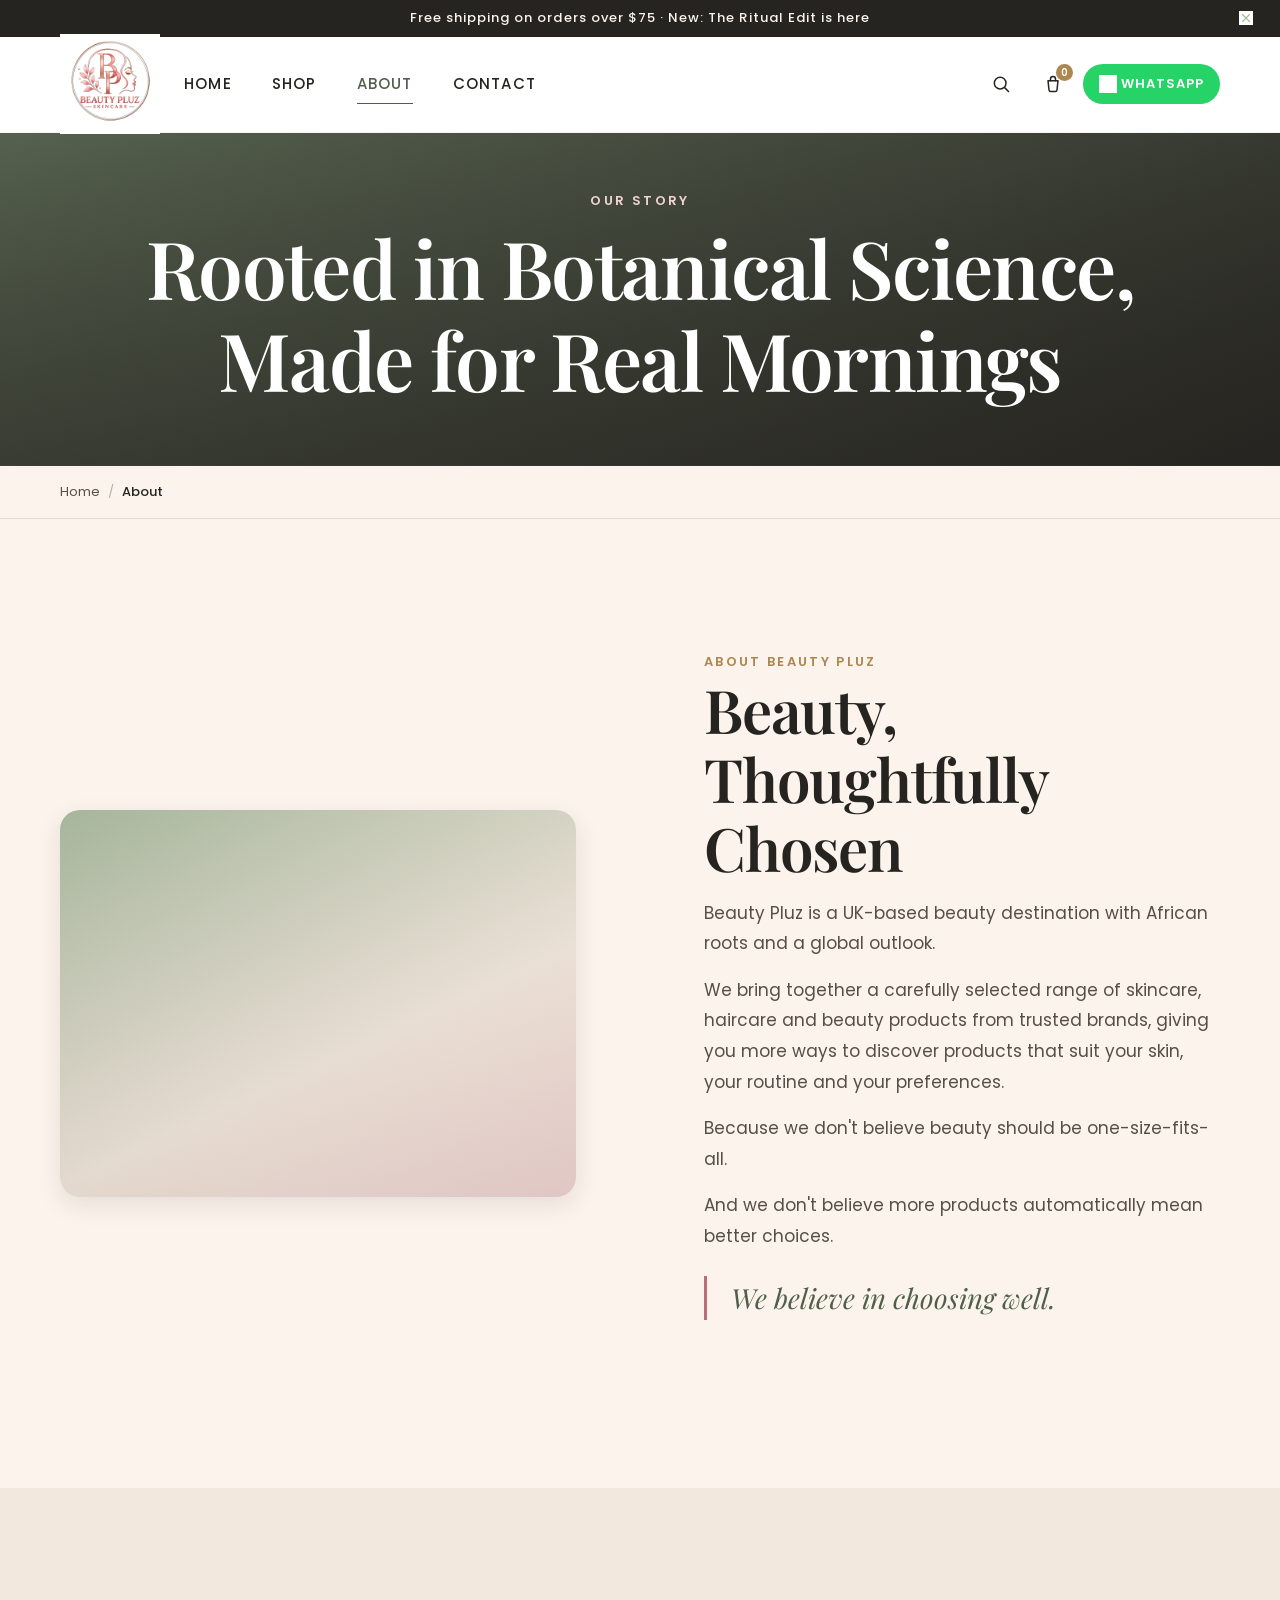
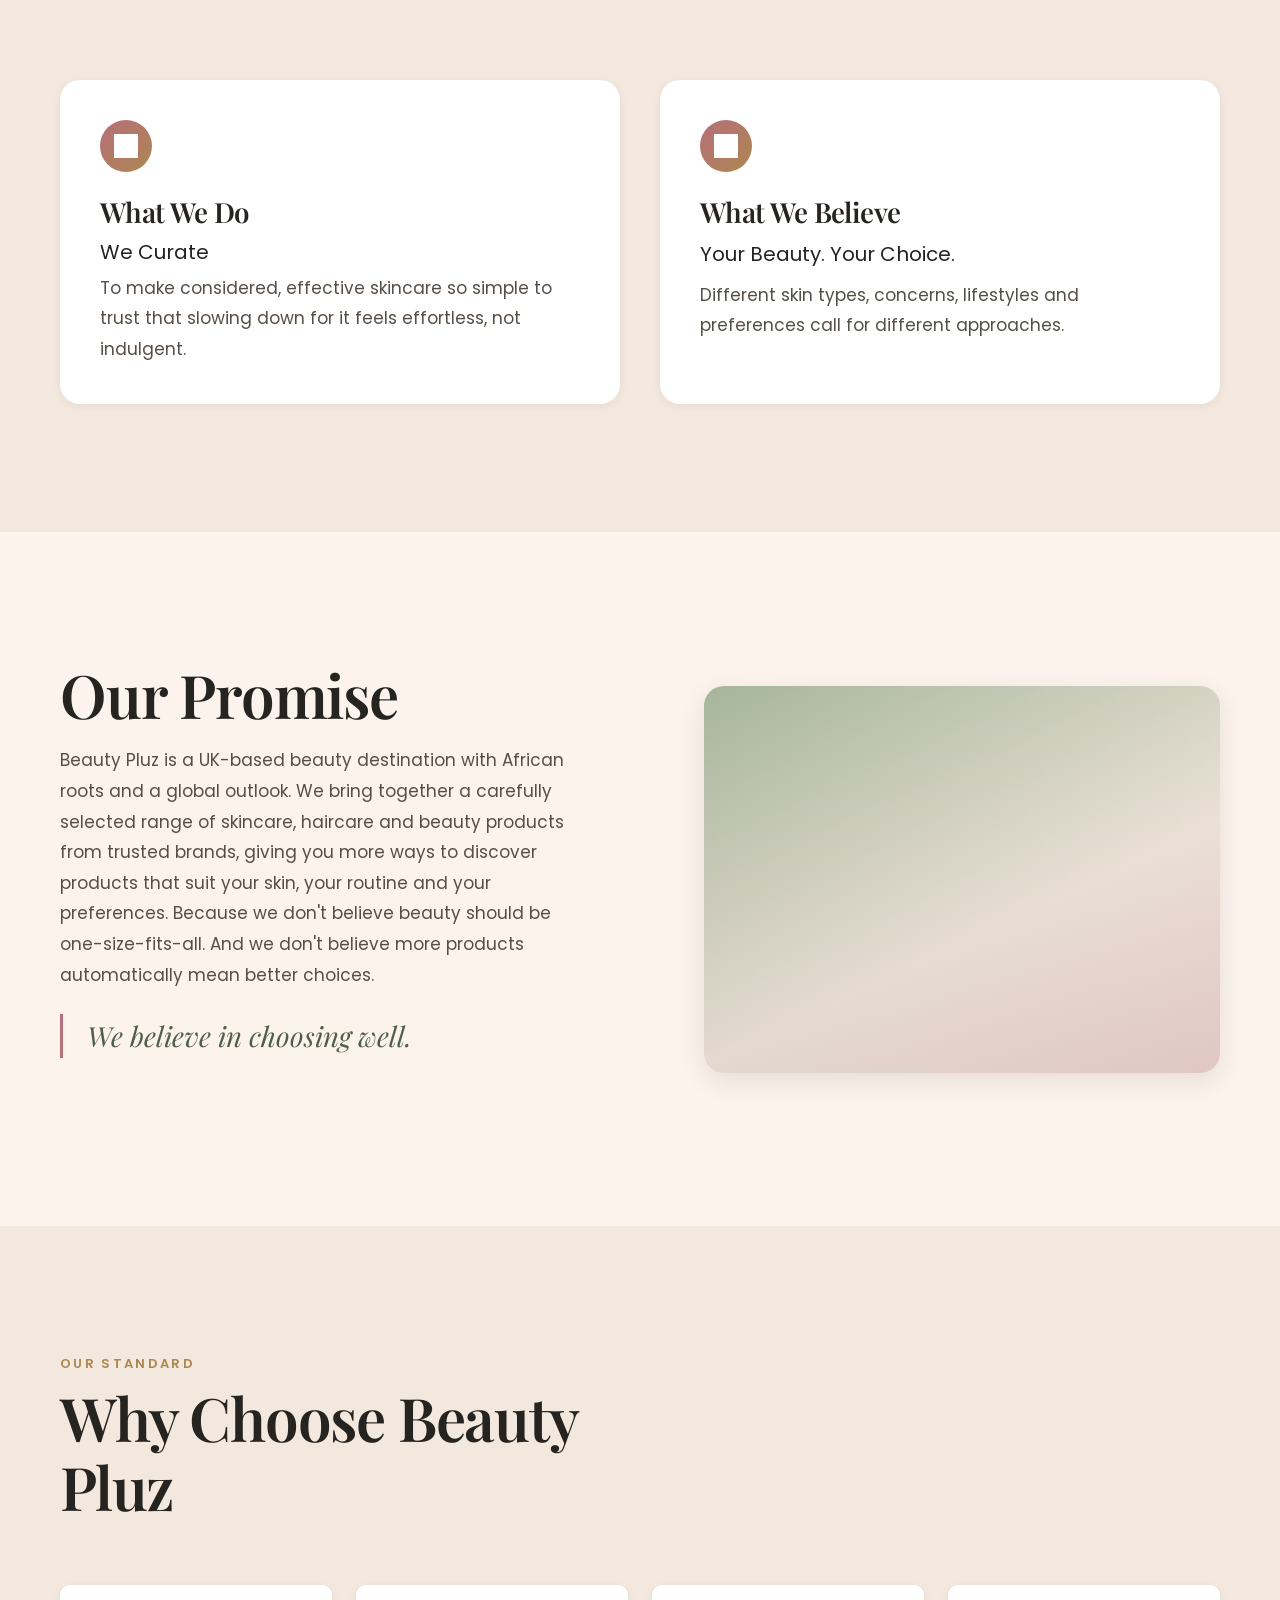
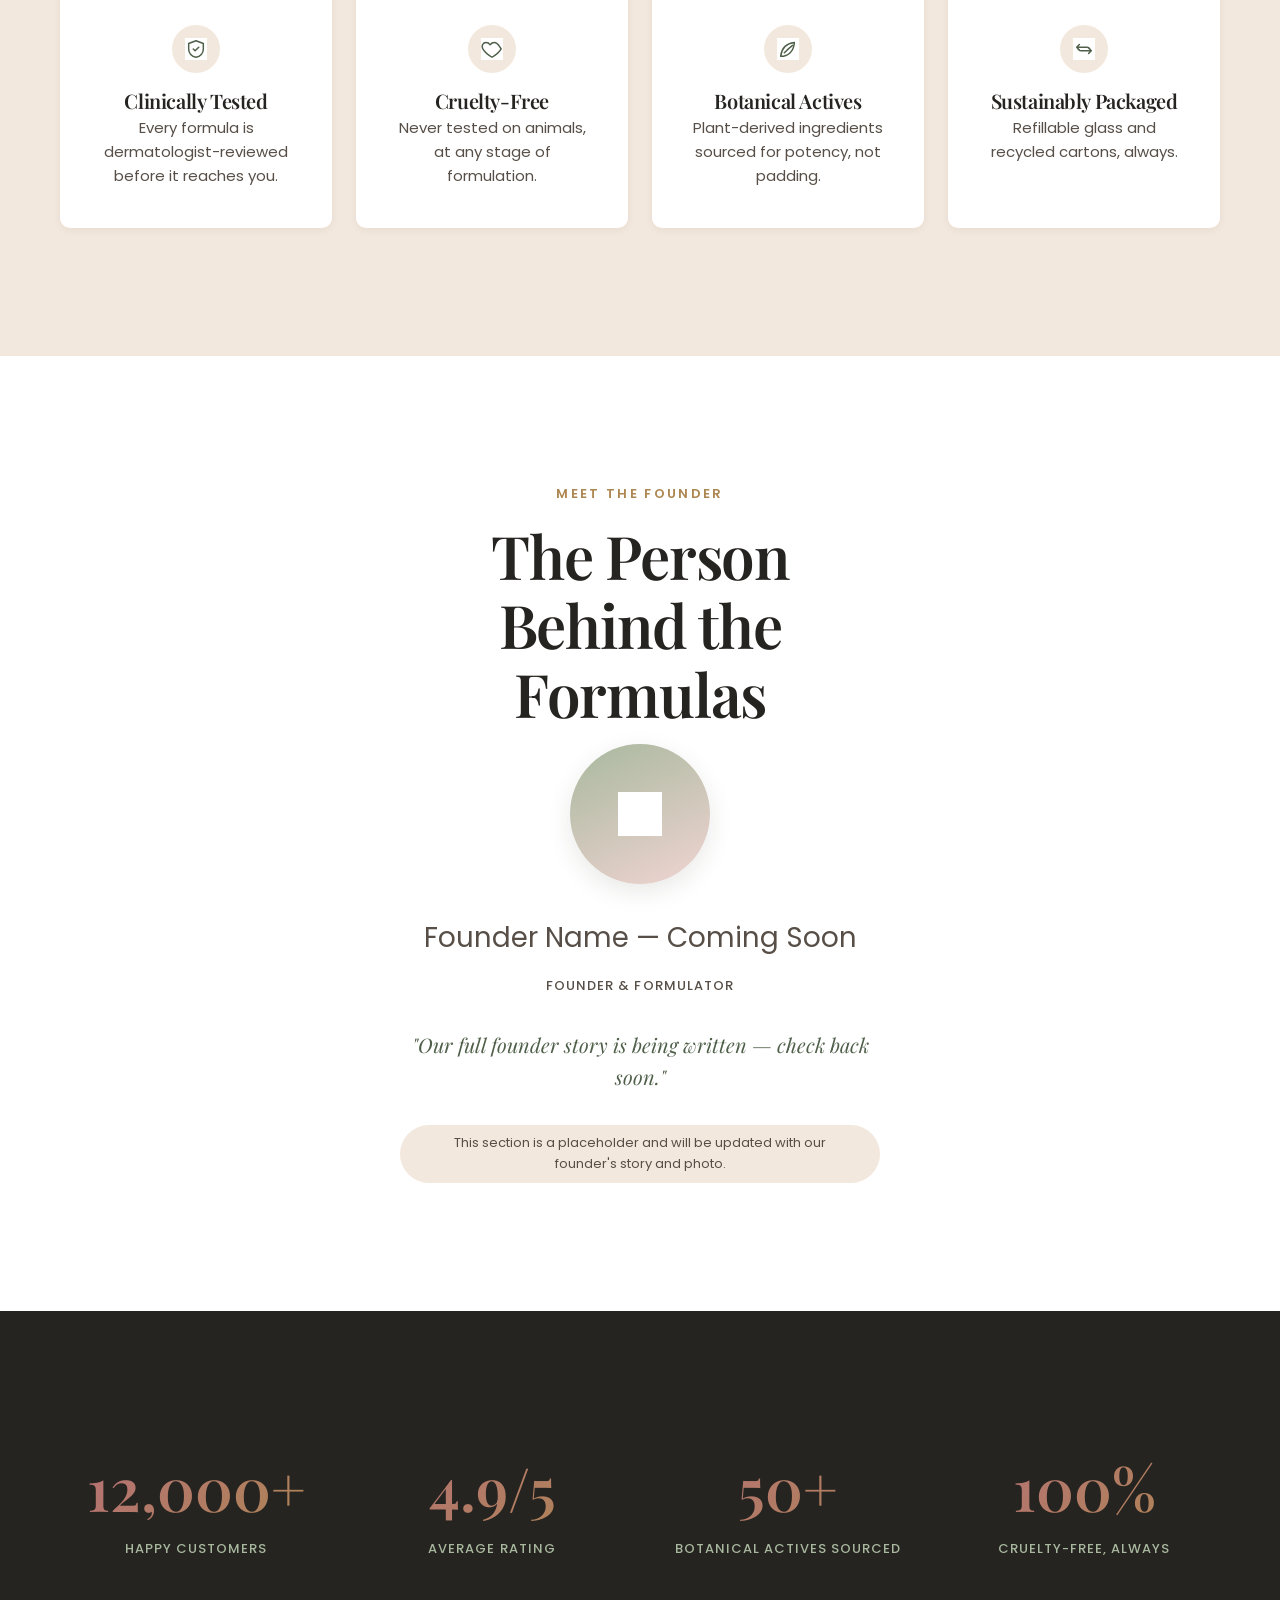
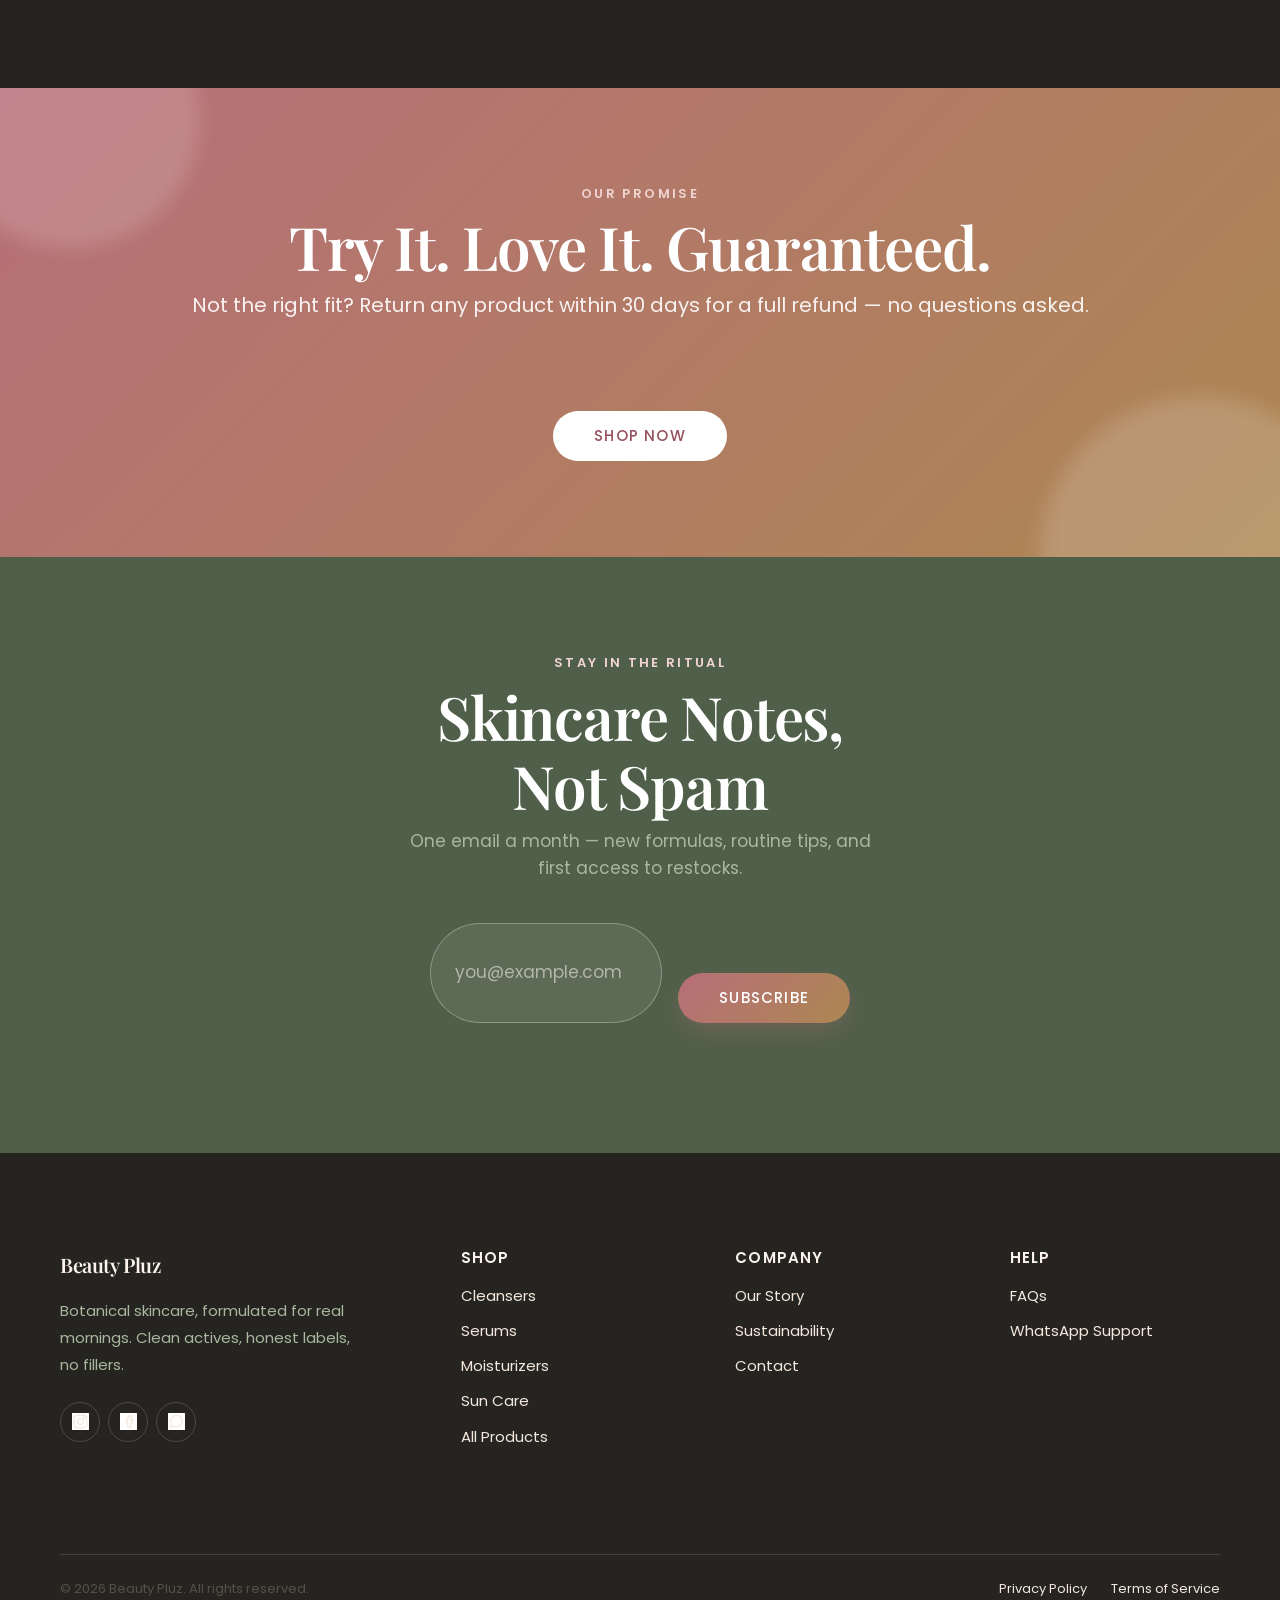
==== commit d631f44f: "website update" ====
--- a/about.html
+++ b/about.html
@@ -10,7 +10,7 @@
   <link rel="preconnect" href="https://fonts.gstatic.com" crossorigin />
   <link href="https://fonts.googleapis.com/css2?family=Playfair+Display:wght@400;500;600;700&family=Poppins:wght@300;400;500;600;700&display=swap" rel="stylesheet" />
 
-  <link rel="stylesheet" href="css/style.css?v=20260713" />
+  <link rel="stylesheet" href="css/style.css?v=20260918" />
   <link rel="stylesheet" href="css/responsive.css?v=20260713" />
   <link rel="stylesheet" href="css/animations.css?v=20260713" />
 </head>
@@ -100,7 +100,7 @@
       <div class="container shop-hero__inner">
         <span class="eyebrow">Our Story</span>
         <h1>Rooted in Botanical Science, Made for Real Mornings</h1>
-        <p>We started Beauty Pluz because skincare shouldn't require a chemistry degree to trust. Here's the short version of how we got here — and where we're headed.</p>
+        <!-- <p>We started Beauty Pluz because skincare shouldn't require a chemistry degree to trust. Here's the short version of how we got here — and where we're headed.</p> -->
       </div>
     </section>
 
@@ -123,18 +123,21 @@
           </div>
         </div>
         <div class="about-preview__content reveal">
-          <span class="eyebrow">How We Began</span>
-          <h2 id="our-story-heading">A Simple Frustration, Turned Into a Brand</h2>
+          <span class="eyebrow">About Beauty Pluz</span>
+          <h2 id="our-story-heading">Beauty, Thoughtfully Chosen</h2>
           <p>
-            Beauty Pluz began with a simple frustration: skincare that promised the earth but
-            read like a chemistry set. We wanted routines that respected both our skin and our time.
+            Beauty Pluz is a UK-based beauty destination with African roots and a global outlook.
+            
+           <p>We bring together a carefully selected range of skincare, haircare and beauty products from trusted brands, giving you
+          more ways to discover products that suit your skin, your routine and your preferences.</p>
+            
+            <p>Because we don't believe beauty should be one-size-fits-all.</p>
+            <p>And we don't believe more products automatically mean better choices.</p>
           </p>
           <p>
-            So we started formulating with a shorter, more honest list — botanical actives at
-            clinical strength, nothing there to pad a label. Every product still has to earn its
-            place in a five-step routine, or it doesn't ship.
+            
           </p>
-          <blockquote class="about-preview__quote">"Slower formulas. Faster results. That's the whole idea."</blockquote>
+          <blockquote class="about-preview__quote">We believe in choosing well.</blockquote>
         </div>
       </div>
     </section>
@@ -143,8 +146,8 @@
     <section class="section section--band" aria-labelledby="mission-vision-heading">
       <div class="container">
         <div class="section-head reveal">
-          <span class="eyebrow">What Drives Us</span>
-          <h2 id="mission-vision-heading">Mission &amp; Vision</h2>
+          <!-- <span class="eyebrow">What Drives Us</span> -->
+          <!-- <h2 id="mission-vision-heading">Mission &amp; Vision</h2> -->
         </div>
 
         <div class="mission-vision__grid reveal-stagger">
@@ -154,7 +157,8 @@
                 <path d="M12 21s-7.5-4.7-10-9.2C.4 8.4 2 5 5.5 5c2 0 3.4 1 4.5 2.4C11.1 6 12.5 5 14.5 5 18 5 19.6 8.4 22 11.8 19.5 16.3 12 21 12 21Z"></path>
               </svg>
             </span>
-            <h3>Our Mission</h3>
+            <h3>What We Do</h3>
+            <div style="margin-bottom: 5px; font-size: 20px;">We Curate</div>
             <p>To make considered, effective skincare so simple to trust that slowing down for it feels effortless, not indulgent.</p>
           </div>
 
@@ -165,19 +169,20 @@
                 <path d="M2 12s3.5-7 10-7 10 7 10 7-3.5 7-10 7-10-7-10-7Z"></path>
               </svg>
             </span>
-            <h3>Our Vision</h3>
-            <p>A world where skincare labels are as honest as the routines they support — where fewer, better products replace shelves of unnecessary ones.</p>
+            <h3>What We Believe</h3>
+            <div style="margin-top: 10px; margin-bottom: 10px; font-size: 20px;">Your Beauty. Your Choice.</div>
+            <p>Different skin types, concerns, lifestyles and preferences call for different approaches.</p>
           </div>
         </div>
       </div>
     </section>
 
     <!-- ================= OUR VALUES ================= -->
-    <section class="section section--surface" aria-labelledby="values-heading">
+    <!-- <section class="section section--surface" aria-labelledby="values-heading">
       <div class="container">
-        <div class="section-head reveal">
-          <span class="eyebrow">What We Stand For</span>
-          <h2 id="values-heading">Our Values</h2>
+        <div class="section-head reveal"> -->
+          <!-- <span class="eyebrow">What We Stand For</span> -->
+          <!-- <h2 id="values-heading">OUR PROMISE</h2>
         </div>
 
         <div class="why-choose__grid reveal-stagger">
@@ -224,7 +229,40 @@
           </div>
         </div>
       </div>
-    </section>
+    </section> -->
+
+
+    <section class="section about-preview" aria-labelledby="our-story-heading">
+      <div class="container about-preview__inner">
+        <div class="about-preview__content reveal">
+          <!-- <span class="eyebrow">About Beauty Pluz</span> -->
+          <h2 id="our-story-heading">Our Promise</h2>
+          <p>
+            Beauty Pluz is a UK-based beauty destination with African roots and a global outlook.
+        
+            We bring together a carefully selected range of skincare, haircare and beauty products from trusted brands,
+            giving you
+            more ways to discover products that suit your skin, your routine and your preferences.
+        
+            Because we don't believe beauty should be one-size-fits-all.
+        
+            And we don't believe more products automatically mean better choices.
+          </p>
+          <p>
+        
+          </p>
+          <blockquote class="about-preview__quote">We believe in choosing well.</blockquote>
+        </div>
+        <div class="about-preview__media reveal">
+          <div class="about-preview__image" role="img" aria-label="Founder hand-blending a Beauty Pluz botanical formula">
+            <div class="zoom-layer" aria-hidden="true"></div>
+          </div>
+        </div>
+      </div>
+    </section>
+
+
+    
 
     <!-- ================= WHY CHOOSE BEAUTY PLUZ ================= -->
     <section class="section section--band" aria-labelledby="why-choose-about-heading">
@@ -437,7 +475,7 @@
 
   <script src="js/main.js?v=20260713" defer></script>
   <script src="js/menu.js?v=20260713" defer></script>
-  <script src="js/cart.js?v=20260713" defer></script>
-  <script src="js/products.js?v=20260713" defer></script>
+  <script src="js/cart.js?v=20260918" defer></script>
+  <script src="js/products.js?v=20260918" defer></script>
 </body>
 </html>
--- a/css/style.css
+++ b/css/style.css
@@ -149,6 +149,7 @@
 video {
   display: block;
   max-width: 100%;
+  background-color: white;
 }
 
 ul,
@@ -352,6 +353,7 @@
     color var(--duration-base) var(--ease-out),
     border-color var(--duration-base) var(--ease-out),
     transform var(--duration-fast) var(--ease-out);
+    margin-top: 50px;
 }
 
 .btn:active {
@@ -1426,7 +1428,7 @@
   display: flex;
   align-items: center;
   justify-content: center;
-  background: linear-gradient(160deg, var(--clr-ivory-deep) 0%, var(--clr-blush) 140%);
+  background: white;
 }
 
 .product-card__image--serum { background: linear-gradient(160deg, var(--clr-ivory-deep) 0%, var(--clr-rose-gold-light) 140%); }
@@ -3291,28 +3293,37 @@
   position: absolute;
   inset: 0;
   z-index: 0;
-  background-size: cover;
-  background-position: center;
-  background-repeat: no-repeat;
+  overflow: hidden;
+}
+
+/* Local slide images remain proportional at every breakpoint. The image
+   fills the hero without distortion; each slide can set its own focal point
+   through image.position in js/hero-carousel.js. */
+.hero-carousel__image {
+  display: block;
+  width: 100%;
+  height: 100%;
+  object-fit: cover;
+  object-position: center;
 }
 
 .hero-carousel__scrim {
   position: absolute;
   inset: 0;
   z-index: 1;
-  background: linear-gradient(
+  /* background: linear-gradient(
     100deg,
     rgba(38, 36, 32, 0.78) 0%,
     rgba(38, 36, 32, 0.5) 38%,
     rgba(38, 36, 32, 0.18) 62%,
     rgba(38, 36, 32, 0.05) 100%
-  );
+  ); */
 }
 
 /* Right-aligned slides put their text panel on the opposite side, so
    the scrim must mirror too — otherwise the text would sit over the
    gradient's transparent end instead of its dark, high-contrast end. */
-.hero-carousel__slide--align-right .hero-carousel__scrim {
+/* .hero-carousel__slide--align-right .hero-carousel__scrim {
   background: linear-gradient(
     260deg,
     rgba(38, 36, 32, 0.78) 0%,
@@ -3320,7 +3331,7 @@
     rgba(38, 36, 32, 0.18) 62%,
     rgba(38, 36, 32, 0.05) 100%
   );
-}
+} */
 
 .hero-carousel__content {
   position: relative;
@@ -3435,3 +3446,36 @@
   background-color: var(--clr-white);
   transform: scale(1.3);
 }
+
+/* Product photography and image management */
+.product-card__image,
+.product-detail__image,
+.cart-row__media img {
+  display: block;
+  width: 100%;
+  height: 100%;
+  object-fit:cover;
+  padding: 40px;
+}
+.product-image-placeholder {
+  display: grid;
+  place-items: center;
+  color: var(--clr-sage-dark);
+  background: linear-gradient(160deg, var(--clr-ivory-deep) 0%, var(--clr-sage-light) 140%);
+}
+.product-image-placeholder svg { width: 40%; height: 40%; }
+.cart-row__media--photo { overflow: hidden; background: var(--clr-ivory-deep); }
+.product-detail { display: grid; grid-template-columns: minmax(0, 1fr) minmax(320px, .8fr); gap: clamp(2rem, 5vw, 5rem); align-items: start; }
+.product-detail__media { aspect-ratio: 1; overflow: hidden; background: var(--clr-ivory-deep); }
+.product-detail__content h1 { margin: .3rem 0 1rem; font-family: var(--ff-display); font-size: clamp(2rem, 4vw, 3.5rem); }
+.product-detail__price { font-size: 1.4rem; font-weight: 700; margin-bottom: 1.25rem; }
+.product-detail__description { line-height: 1.7; margin-bottom: 1.5rem; }
+.product-image-manager { margin-top: 2.5rem; padding-top: 1.5rem; border-top: 1px solid var(--clr-border); }
+.product-image-manager h2 { font-size: 1.1rem; margin-bottom: .5rem; }
+.product-image-manager p { color: var(--clr-text-muted); font-size: .9rem; line-height: 1.55; }
+.product-image-manager__remove { margin-left: .75rem; border: 0; background: none; color: var(--clr-text-muted); text-decoration: underline; cursor: pointer; }
+.product-image-manager__remove:disabled { cursor: not-allowed; opacity: .5; }
+.product-image-manager__status { min-height: 1.4em; margin-top: .8rem; }
+.product-detail__not-found { padding: 4rem 0; text-align: center; }
+@media (max-width: 720px) { .product-detail { grid-template-columns: 1fr; } }
+.product-card__detail-link { display: block; height: 100%; }
